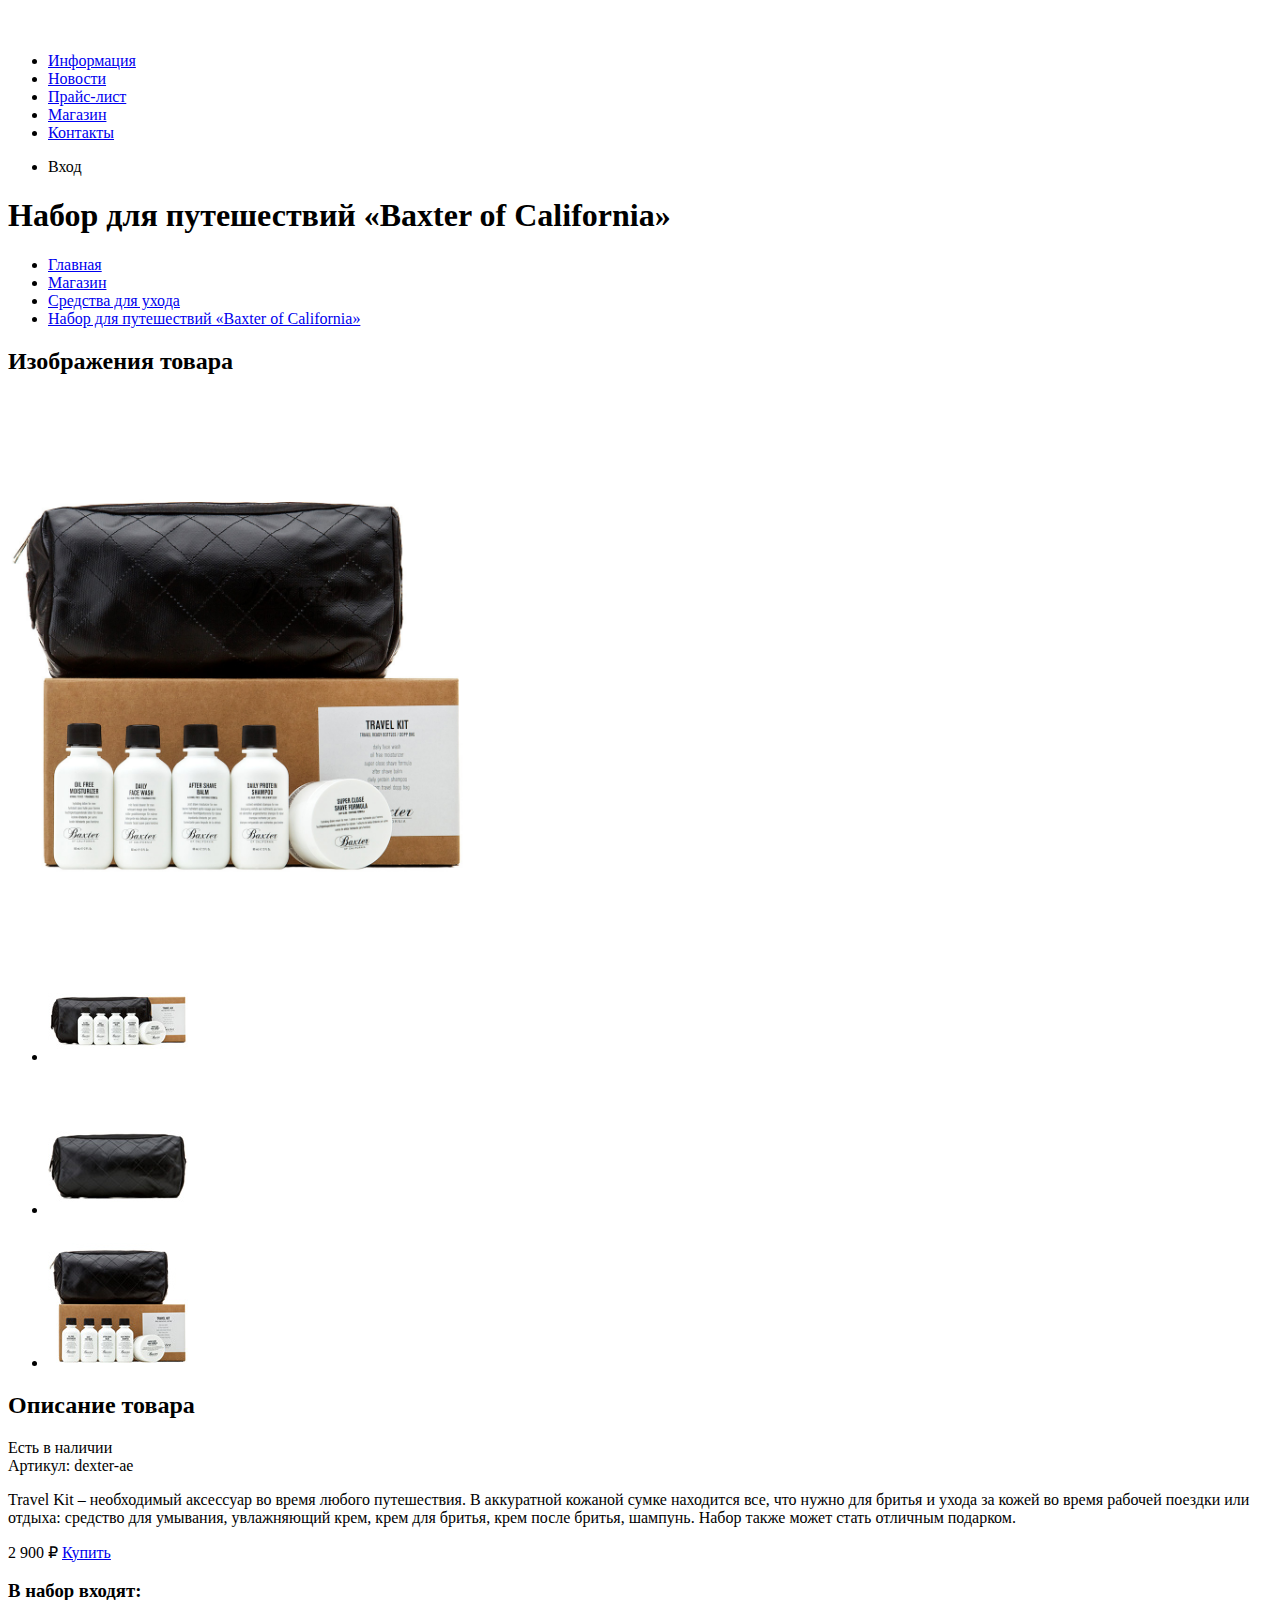
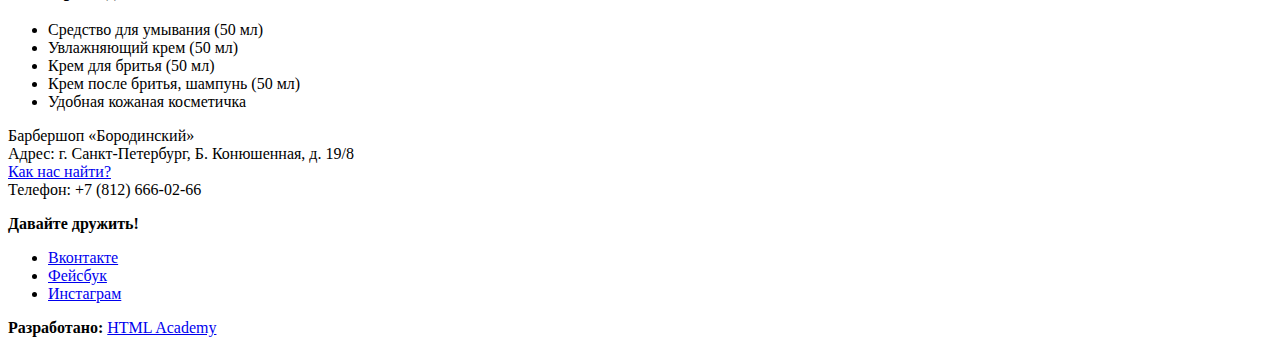
==== catalog-item.html @ 25fb8ee1 "Add content photos and a bit style" ====
<!DOCTYPE html>
<html lang="ru">
  <head>
    <meta charset="utf-8">
    <title>Барбершоп «Бородинский»</title>
  </head>
  <body>
    <header class="main-header">
      <nav class="main-navigation">
        <a class="main-header-logo" href="index.html">
          <img src="img/logo.svg" width="111" height="24" alt="Логотип «Бородинский»">
        </a>
        <ul class="site-navigation">
          <li><a href="info.html">Информация</a></li>
          <li><a href="news.html">Новости</a></li>
          <li><a href="price.html">Прайс-лист</a></li>
          <li class="site-navigation-current"><a href="catalog.html">Магазин</a></li>
          <li><a href="contacts.html">Контакты</a></li>
        </ul>
        <ul class="user-navigation">
          <li class="login">Вход</li>
        </ul>
      </nav>

</header>

<main class="container">
  <h1 class="page-title">Набор для путешествий «Baxter of California»</h1>

<ul class="breadcrumbs">
          <li><a href="index.html">Главная</a></li>
          <li><a href="catalog.html">Магазин</a></li>
          <li><a href="#">Средства для ухода</a></li>
          <li><a href="breadcrumbs-current">Набор для путешествий «Baxter of California»</a></li>
        </ul>

        <section class="product-photos">
          <h2 class="visually-hidden">Изображения товара</h2>
          <div class="product-photo-full">
          <img src="img/travel-kit-big.jpg" width="460" height="498" alt="Фото набора">
          </div>
          <ul class="product-photo-preview">
          <li><img src="img/travel-kit-mini-1.jpg" width="140" height="149" alt="Фото в анфас"></li>
          <li><img src="img/travel-kit-mini-2.jpg" width="140" height="149" alt="Фото в профиль"></li>
          <li><img src="img/travel-kit-mini-3.jpg" width="140" height="149" alt="Фото всего набора"></li>
          </ul>
        </section>

        <section class="product-info">
          <h2 class="visually-hidden">Описание товара</h2>
          <div class="product-availability">Есть в наличии</div>
          <div class="product-article">Артикул: dexter-ae</div>
          <p class="product-text">Travel Kit – необходимый аксессуар во время любого путешествия. В аккуратной кожаной сумке находится все, что нужно для бритья и ухода за кожей во время рабочей поездки или отдыха: средство для умывания, увлажняющий крем, крем для бритья, крем после бритья, шампунь. Набор также может стать отличным подарком.</p>

          <div class="product-price">
<span>2 900 ₽</span>
<a class="button" href="#">Купить</a>
</div>

<h3>В набор входят:</h3>
<ul>
  <li>Средство для умывания (50 мл)</li>
  <li>Увлажняющий крем (50 мл)</li>
  <li>Крем для бритья (50 мл)</li>
  <li>Крем после бритья, шампунь (50 мл)</li>
  <li>Удобная кожаная косметичка</li>
</ul>

        </section>

</main>

<footer class="main-footer">
      <p class="footer-contacts">
        Барбершоп «Бородинский»<br>
        Адрес: г. Санкт-Петербург, Б. Конюшенная, д. 19/8<br>
        <a href="map.html">Как нас найти?</a><br>
        Телефон: +7 (812) 666-02-66
      </p>
      <div class="footer-social">
        <b>Давайте дружить!</b>
        <ul>
          <li><a class="social-button" href="#">Вконтакте</a></li>
          <li><a class="social-button" href="#">Фейсбук</a></li>
          <li><a class="social-button" href="#">Инстаграм</a></li>
        </ul>
      </div>
      <p class="footer-copyright">
        <b>Разработано:</b> <a class="button" href="https://htmlacademy.ru">HTML Academy</a>
      </p>
    </footer>

</body>
</html>
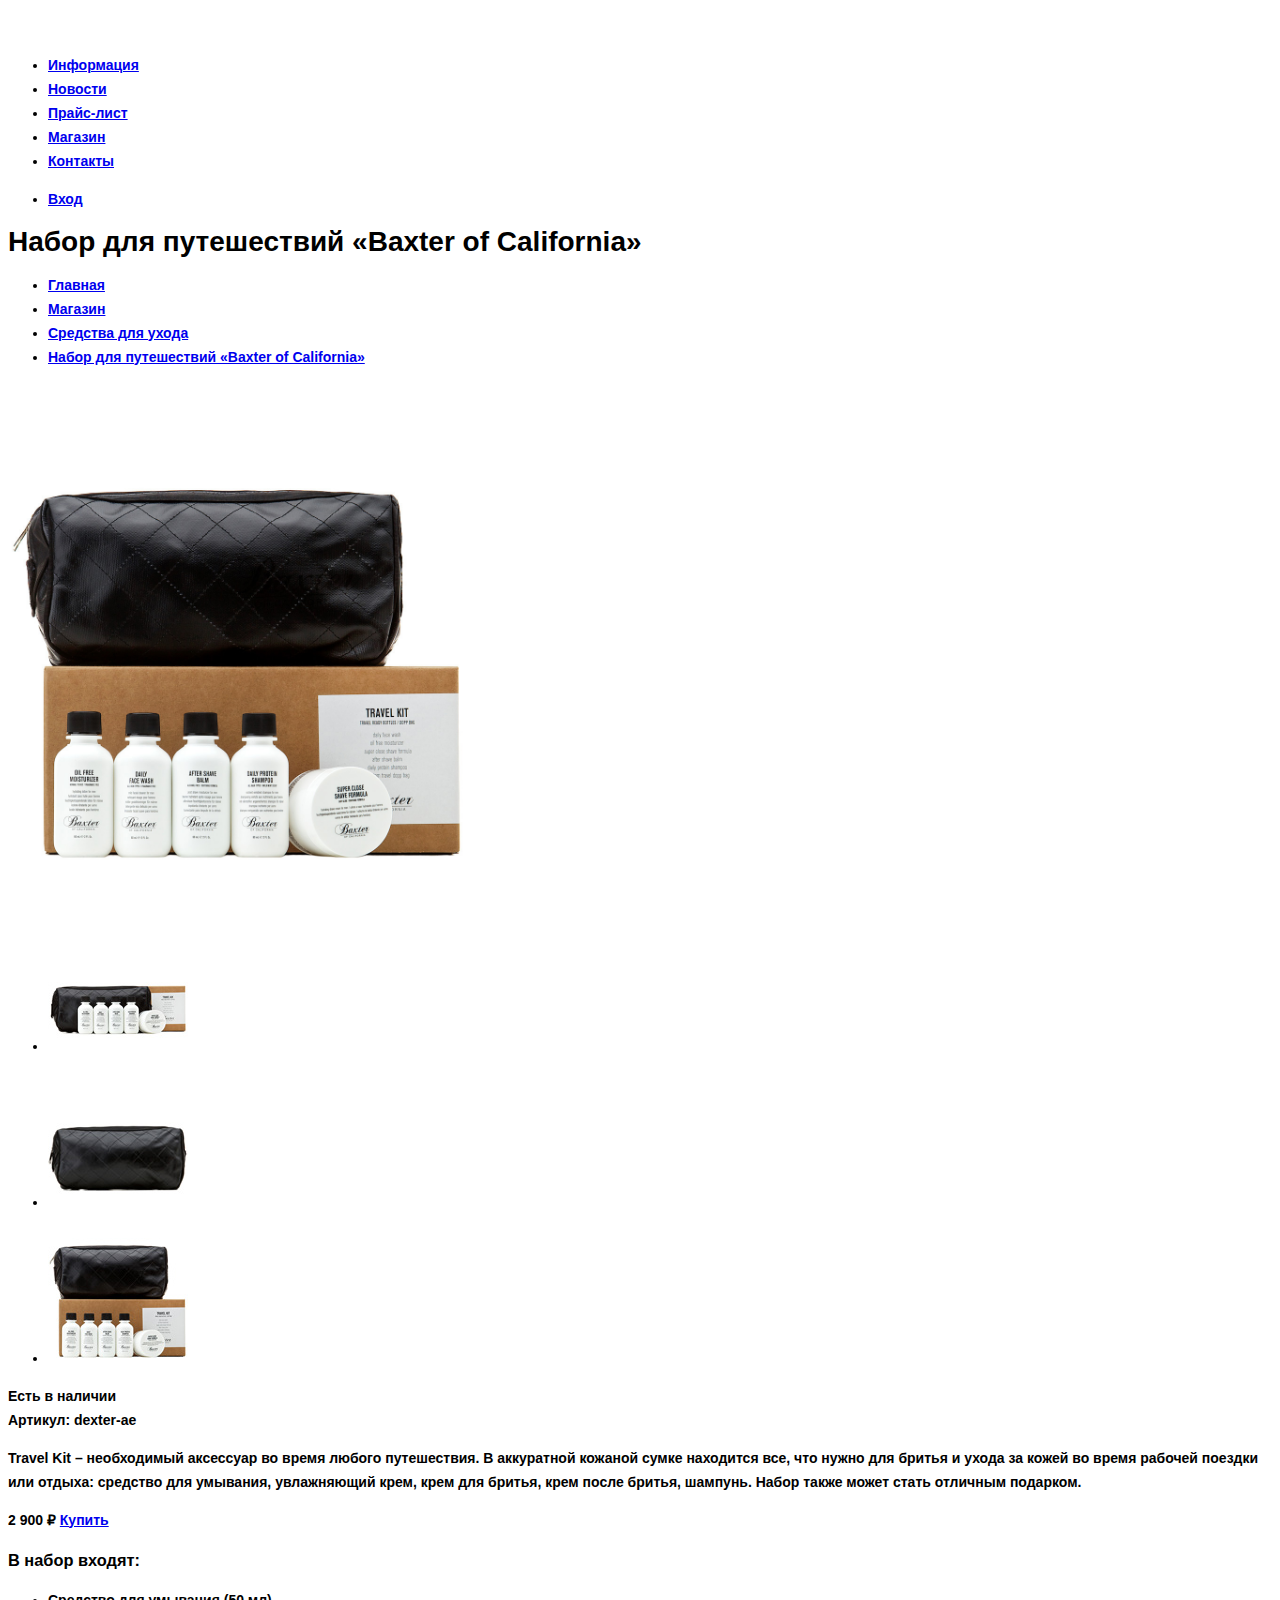
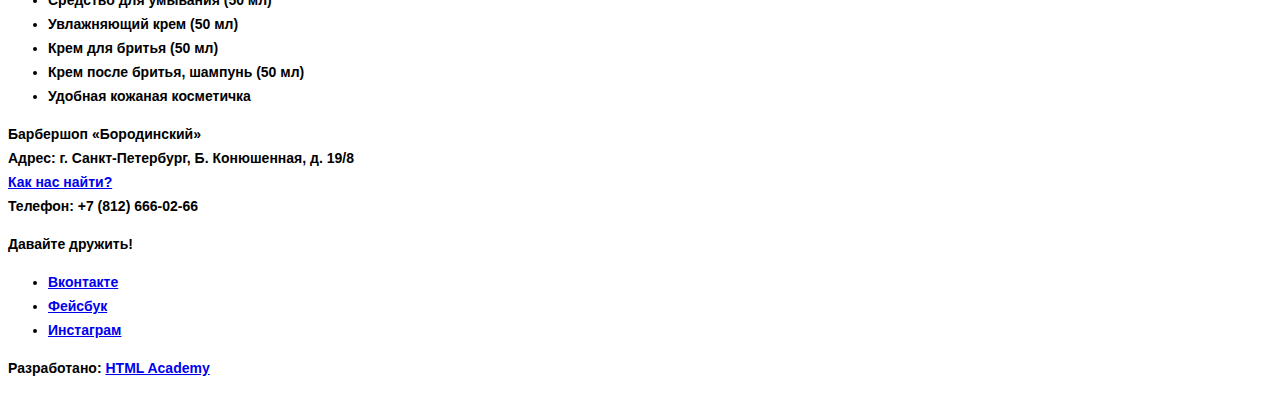
==== commit b810ec26: "Доступная разметка страниц." ====
--- a/catalog-item.html
+++ b/catalog-item.html
@@ -3,6 +3,7 @@
   <head>
     <meta charset="utf-8">
     <title>Барбершоп «Бородинский»</title>
+    <link rel="stylesheet" type="text/css" href="css/style.css">
   </head>
   <body>
     <header class="main-header">
@@ -18,7 +19,9 @@
           <li><a href="contacts.html">Контакты</a></li>
         </ul>
         <ul class="user-navigation">
-          <li class="login">Вход</li>
+          <li class="login">
+          <a class="login" href="login.html">Вход</a>
+          </li>
         </ul>
       </nav>
 
--- a/css/style.css
+++ b/css/style.css
@@ -0,0 +1,31 @@
+body {
+	font-size: 14px;
+	line-height: 24px;
+	font-family: "PT Sans Narrow", sans-serif, Arial;
+	font-weight: bold;
+	color: black;
+}
+
+.feature-item h3 {
+	font-size: 30px;
+	line-height: 42px;
+	font-weight: bold;
+}
+
+.news h2 {
+	font-size: 30px;
+	line-height: 42px;
+	font-weight: bold;
+	color: #000000;
+}
+
+.visually-hidden {
+	position: absolute;
+	overflow: hidden;
+	clip: rect(0 0 0 0);
+	height: 1px;
+	width: 1px;
+	margin: -1px;
+	padding: 0;
+	border: 0;
+}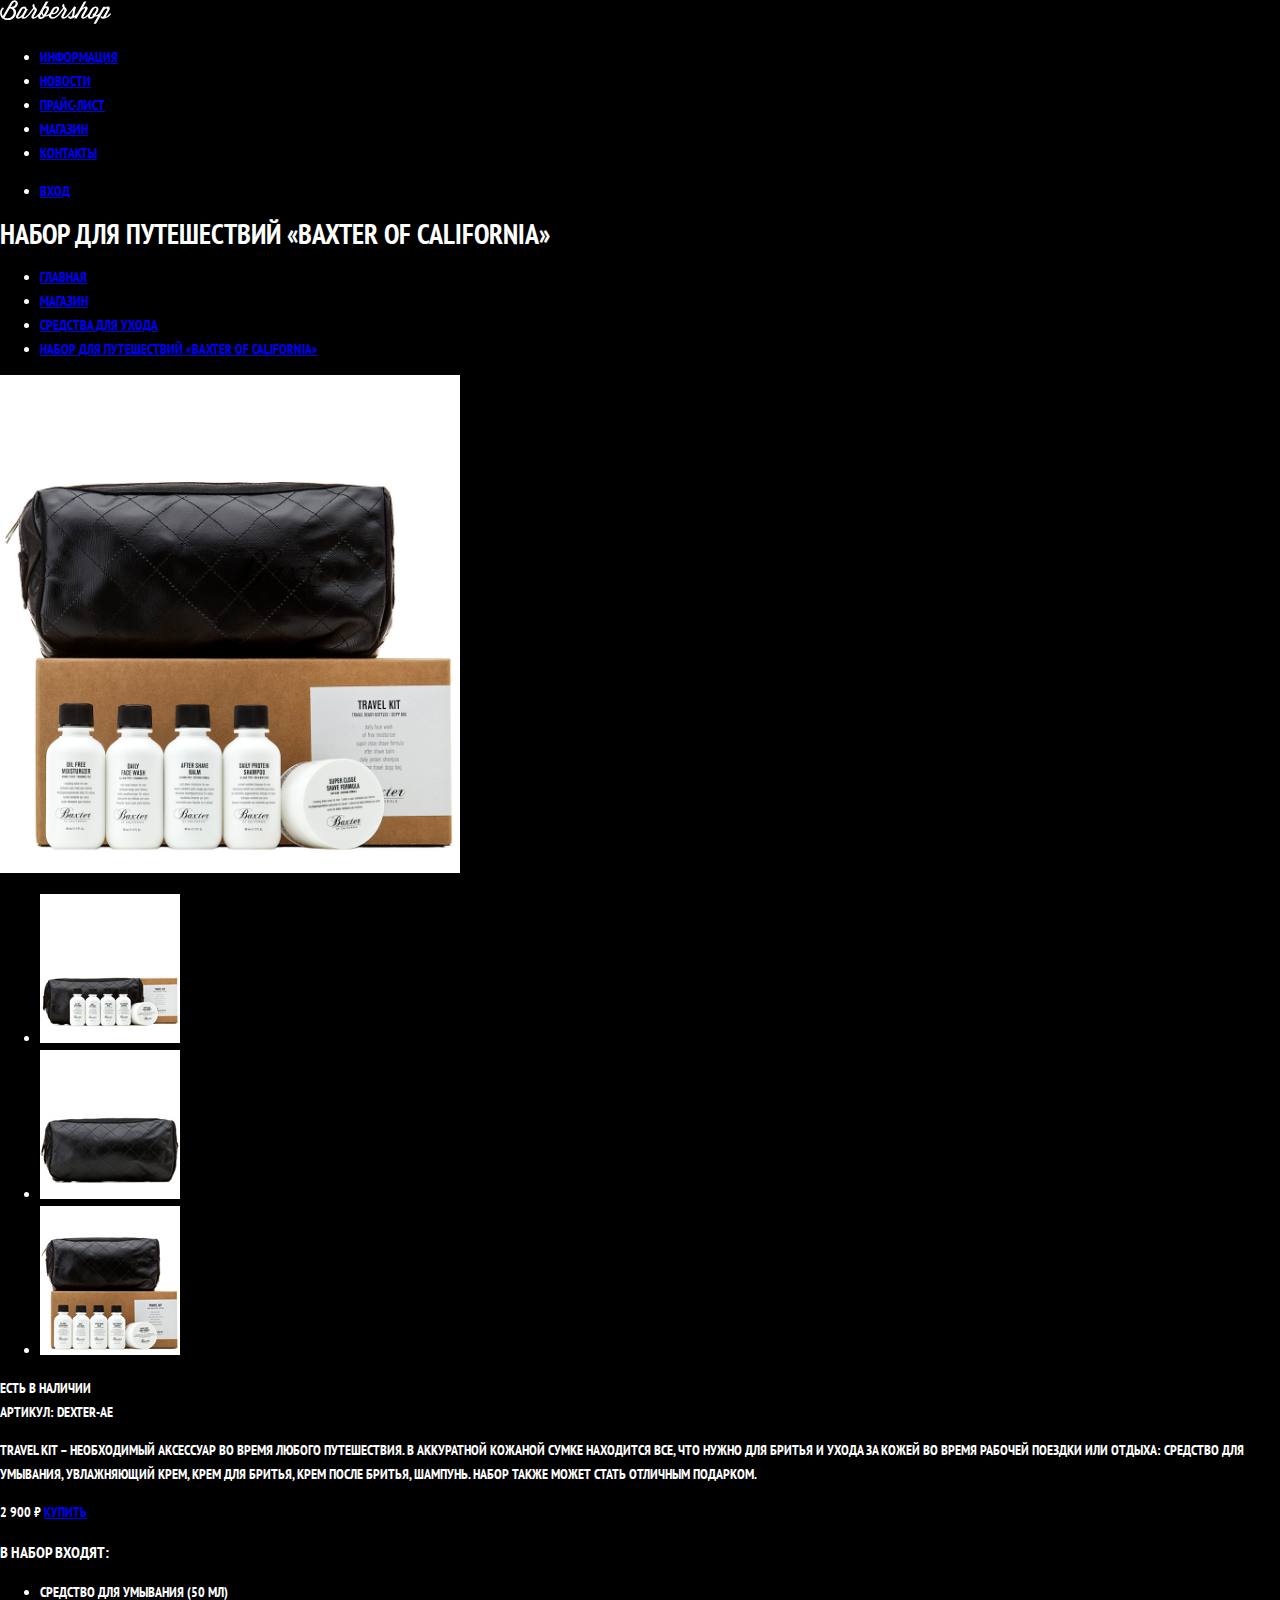
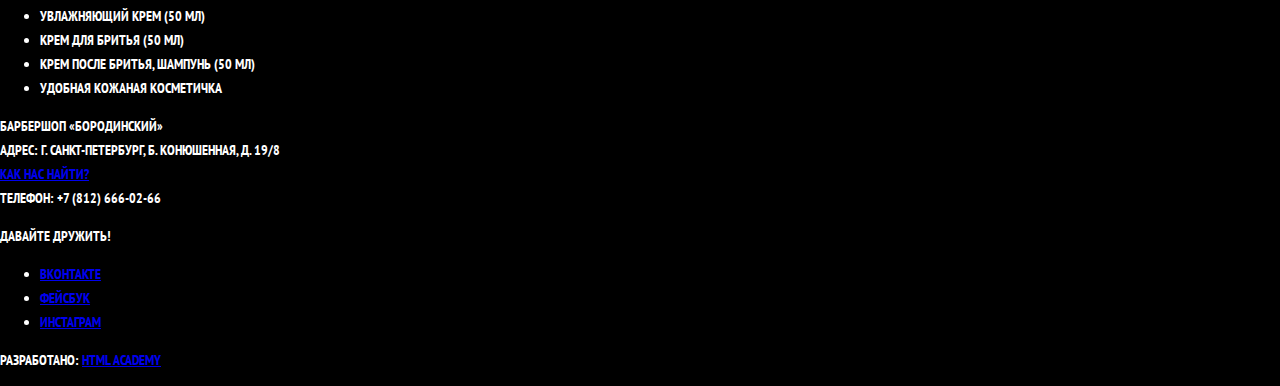
==== commit f3439f8c: "Базовая стилизация страниц." ====
--- a/catalog-item.html
+++ b/catalog-item.html
@@ -1,97 +1,101 @@
 <!DOCTYPE html>
 <html lang="ru">
-  <head>
-    <meta charset="utf-8">
-    <title>Барбершоп «Бородинский»</title>
-    <link rel="stylesheet" type="text/css" href="css/style.css">
-  </head>
-  <body>
-    <header class="main-header">
-      <nav class="main-navigation">
-        <a class="main-header-logo" href="index.html">
+
+<head>
+  <meta charset="utf-8">
+  <title>Барбершоп «Бородинский»</title>
+  <link rel="stylesheet" type="text/css" href="css/style.css">
+  <link href="https://fonts.googleapis.com/css?family=PT+Sans+Narrow:400,700&amp;subset=cyrillic" rel="stylesheet">
+  <link rel="stylesheet" href="css/normalize.css">
+</head>
+
+<body>
+  <header class="main-header">
+    <nav class="main-navigation">
+      <a class="main-header-logo" href="index.html">
           <img src="img/logo.svg" width="111" height="24" alt="Логотип «Бородинский»">
         </a>
-        <ul class="site-navigation">
-          <li><a href="info.html">Информация</a></li>
-          <li><a href="news.html">Новости</a></li>
-          <li><a href="price.html">Прайс-лист</a></li>
-          <li class="site-navigation-current"><a href="catalog.html">Магазин</a></li>
-          <li><a href="contacts.html">Контакты</a></li>
-        </ul>
-        <ul class="user-navigation">
-          <li class="login">
+      <ul class="site-navigation">
+        <li><a href="info.html">Информация</a></li>
+        <li><a href="news.html">Новости</a></li>
+        <li><a href="price.html">Прайс-лист</a></li>
+        <li class="site-navigation-current"><a href="catalog.html">Магазин</a></li>
+        <li><a href="contacts.html">Контакты</a></li>
+      </ul>
+      <ul class="user-navigation">
+        <li class="login">
           <a class="login" href="login.html">Вход</a>
-          </li>
-        </ul>
-      </nav>
+        </li>
+      </ul>
+    </nav>
 
-</header>
+  </header>
 
-<main class="container">
-  <h1 class="page-title">Набор для путешествий «Baxter of California»</h1>
+  <main class="container">
+    <h1 class="page-title">Набор для путешествий «Baxter of California»</h1>
 
-<ul class="breadcrumbs">
-          <li><a href="index.html">Главная</a></li>
-          <li><a href="catalog.html">Магазин</a></li>
-          <li><a href="#">Средства для ухода</a></li>
-          <li><a href="breadcrumbs-current">Набор для путешествий «Baxter of California»</a></li>
-        </ul>
+    <ul class="breadcrumbs">
+      <li><a href="index.html">Главная</a></li>
+      <li><a href="catalog.html">Магазин</a></li>
+      <li><a href="#">Средства для ухода</a></li>
+      <li><a href="breadcrumbs-current">Набор для путешествий «Baxter of California»</a></li>
+    </ul>
 
-        <section class="product-photos">
-          <h2 class="visually-hidden">Изображения товара</h2>
-          <div class="product-photo-full">
-          <img src="img/travel-kit-big.jpg" width="460" height="498" alt="Фото набора">
-          </div>
-          <ul class="product-photo-preview">
-          <li><img src="img/travel-kit-mini-1.jpg" width="140" height="149" alt="Фото в анфас"></li>
-          <li><img src="img/travel-kit-mini-2.jpg" width="140" height="149" alt="Фото в профиль"></li>
-          <li><img src="img/travel-kit-mini-3.jpg" width="140" height="149" alt="Фото всего набора"></li>
-          </ul>
-        </section>
+    <section class="product-photos">
+      <h2 class="visually-hidden">Изображения товара</h2>
+      <div class="product-photo-full">
+        <img src="img/travel-kit-big.jpg" width="460" height="498" alt="Фото набора">
+      </div>
+      <ul class="product-photo-preview">
+        <li><img src="img/travel-kit-mini-1.jpg" width="140" height="149" alt="Фото в анфас"></li>
+        <li><img src="img/travel-kit-mini-2.jpg" width="140" height="149" alt="Фото в профиль"></li>
+        <li><img src="img/travel-kit-mini-3.jpg" width="140" height="149" alt="Фото всего набора"></li>
+      </ul>
+    </section>
 
-        <section class="product-info">
-          <h2 class="visually-hidden">Описание товара</h2>
-          <div class="product-availability">Есть в наличии</div>
-          <div class="product-article">Артикул: dexter-ae</div>
-          <p class="product-text">Travel Kit – необходимый аксессуар во время любого путешествия. В аккуратной кожаной сумке находится все, что нужно для бритья и ухода за кожей во время рабочей поездки или отдыха: средство для умывания, увлажняющий крем, крем для бритья, крем после бритья, шампунь. Набор также может стать отличным подарком.</p>
+    <section class="product-info">
+      <h2 class="visually-hidden">Описание товара</h2>
+      <div class="product-availability">Есть в наличии</div>
+      <div class="product-article">Артикул: dexter-ae</div>
+      <p class="product-text">Travel Kit – необходимый аксессуар во время любого путешествия. В аккуратной кожаной сумке находится все, что нужно для бритья и ухода за кожей во время рабочей поездки или отдыха: средство для умывания, увлажняющий крем, крем для бритья, крем после
+        бритья, шампунь. Набор также может стать отличным подарком.</p>
 
-          <div class="product-price">
-<span>2 900 ₽</span>
-<a class="button" href="#">Купить</a>
-</div>
+      <div class="product-price">
+        <span>2 900 ₽</span>
+        <a class="button" href="#">Купить</a>
+      </div>
 
-<h3>В набор входят:</h3>
-<ul>
-  <li>Средство для умывания (50 мл)</li>
-  <li>Увлажняющий крем (50 мл)</li>
-  <li>Крем для бритья (50 мл)</li>
-  <li>Крем после бритья, шампунь (50 мл)</li>
-  <li>Удобная кожаная косметичка</li>
-</ul>
+      <h3>В набор входят:</h3>
+      <ul>
+        <li>Средство для умывания (50 мл)</li>
+        <li>Увлажняющий крем (50 мл)</li>
+        <li>Крем для бритья (50 мл)</li>
+        <li>Крем после бритья, шампунь (50 мл)</li>
+        <li>Удобная кожаная косметичка</li>
+      </ul>
 
-        </section>
+    </section>
 
-</main>
+  </main>
 
-<footer class="main-footer">
-      <p class="footer-contacts">
-        Барбершоп «Бородинский»<br>
-        Адрес: г. Санкт-Петербург, Б. Конюшенная, д. 19/8<br>
-        <a href="map.html">Как нас найти?</a><br>
-        Телефон: +7 (812) 666-02-66
-      </p>
-      <div class="footer-social">
-        <b>Давайте дружить!</b>
-        <ul>
-          <li><a class="social-button" href="#">Вконтакте</a></li>
-          <li><a class="social-button" href="#">Фейсбук</a></li>
-          <li><a class="social-button" href="#">Инстаграм</a></li>
-        </ul>
-      </div>
-      <p class="footer-copyright">
-        <b>Разработано:</b> <a class="button" href="https://htmlacademy.ru">HTML Academy</a>
-      </p>
-    </footer>
+  <footer class="main-footer">
+    <p class="footer-contacts">
+      Барбершоп «Бородинский»<br> Адрес: г. Санкт-Петербург, Б. Конюшенная, д. 19/8<br>
+      <a href="map.html">Как нас найти?</a><br> Телефон: +7 (812) 666-02-66
+    </p>
+    <div class="footer-social">
+      <b>Давайте дружить!</b>
+      <ul>
+        <li><a class="social-button" href="#">Вконтакте</a></li>
+        <li><a class="social-button" href="#">Фейсбук</a></li>
+        <li><a class="social-button" href="#">Инстаграм</a></li>
+      </ul>
+    </div>
+    <p class="footer-copyright">
+      <b>Разработано:</b> <a class="button" href="https://htmlacademy.ru">HTML Academy</a>
+    </p>
+  </footer>
 
 </body>
-</html>+
+</html>
--- a/css/style.css
+++ b/css/style.css
@@ -1,9 +1,16 @@
 body {
+	margin: 0;
+	padding: 0;
 	font-size: 14px;
 	line-height: 24px;
 	font-family: "PT Sans Narrow", sans-serif, Arial;
-	font-weight: bold;
-	color: black;
+	font-weight: 700;
+	color: #fff;
+	text-transform: uppercase;
+	background-color: #000;
+	background-image: url("../bg.jpg");
+	background-position: top center;
+	background-repeat: no-repeat;
 }
 
 .feature-item h3 {
@@ -28,4 +35,4 @@
 	margin: -1px;
 	padding: 0;
 	border: 0;
-}+}
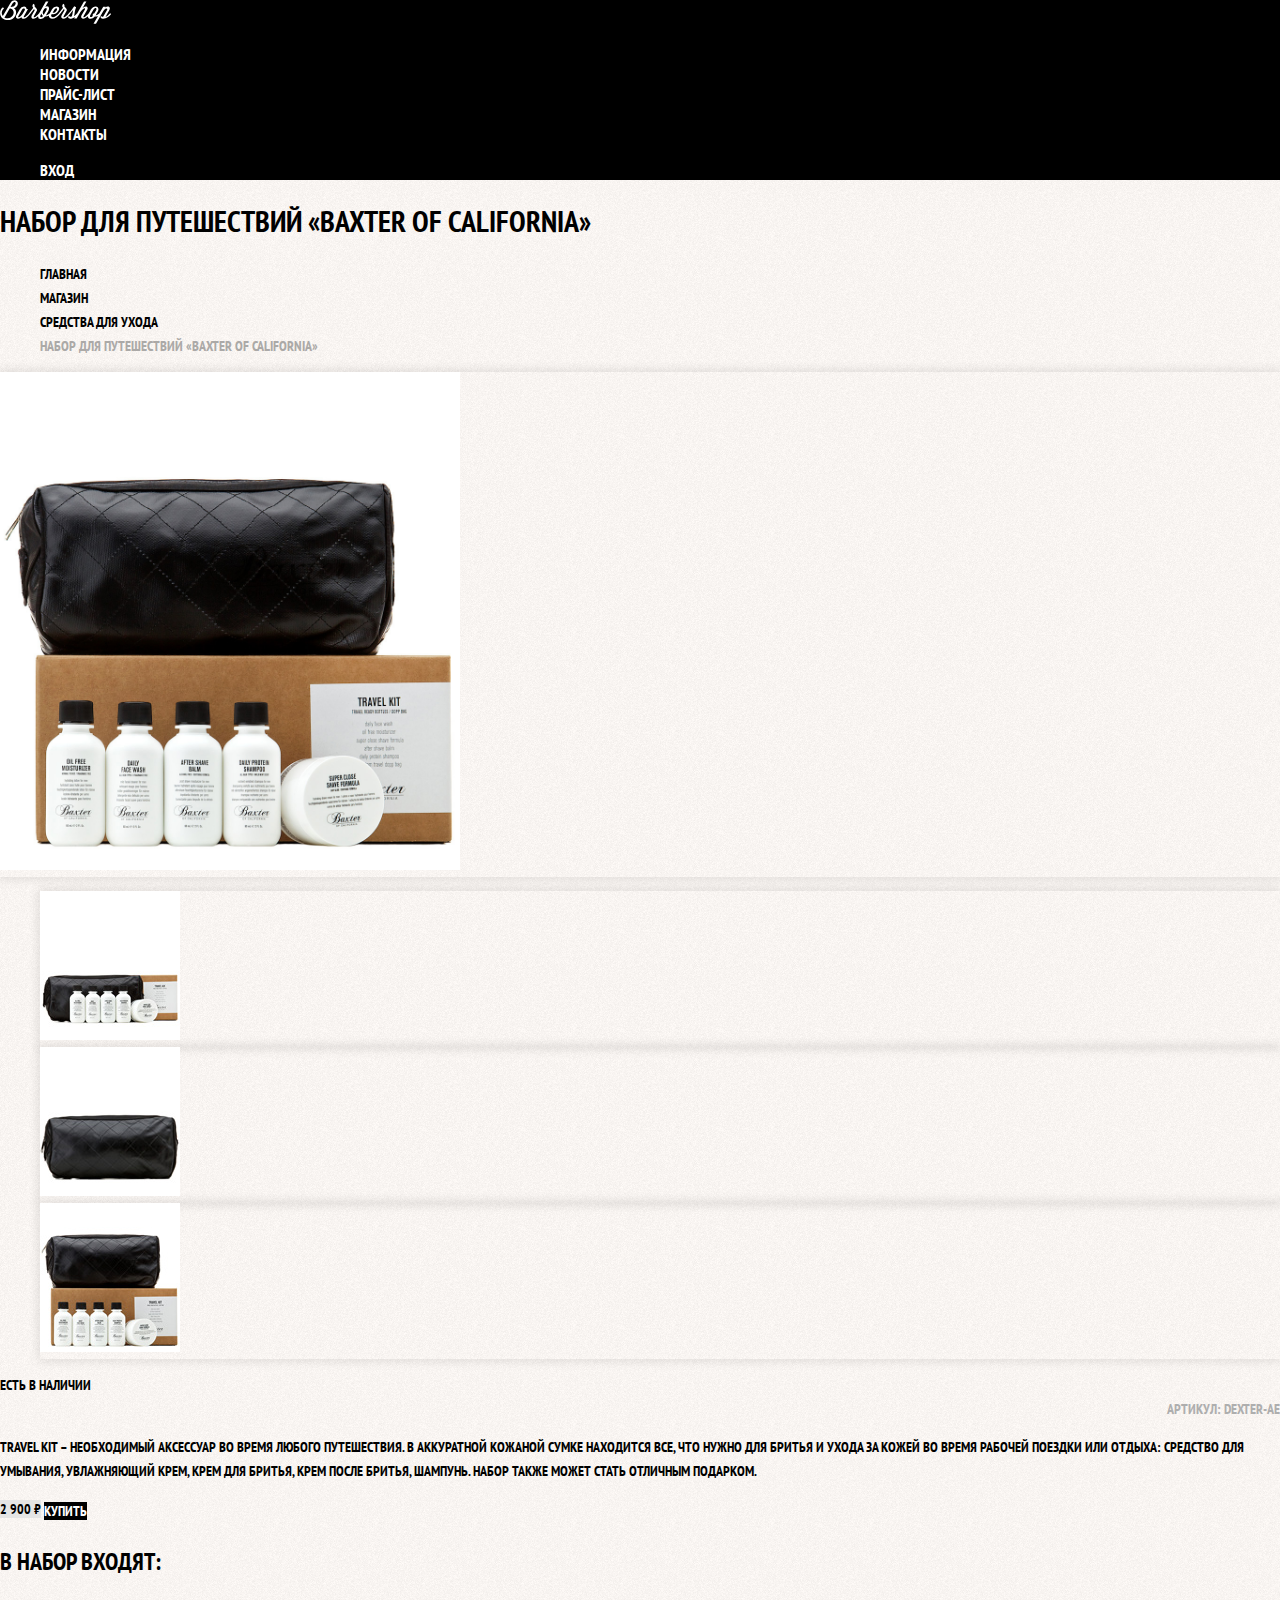
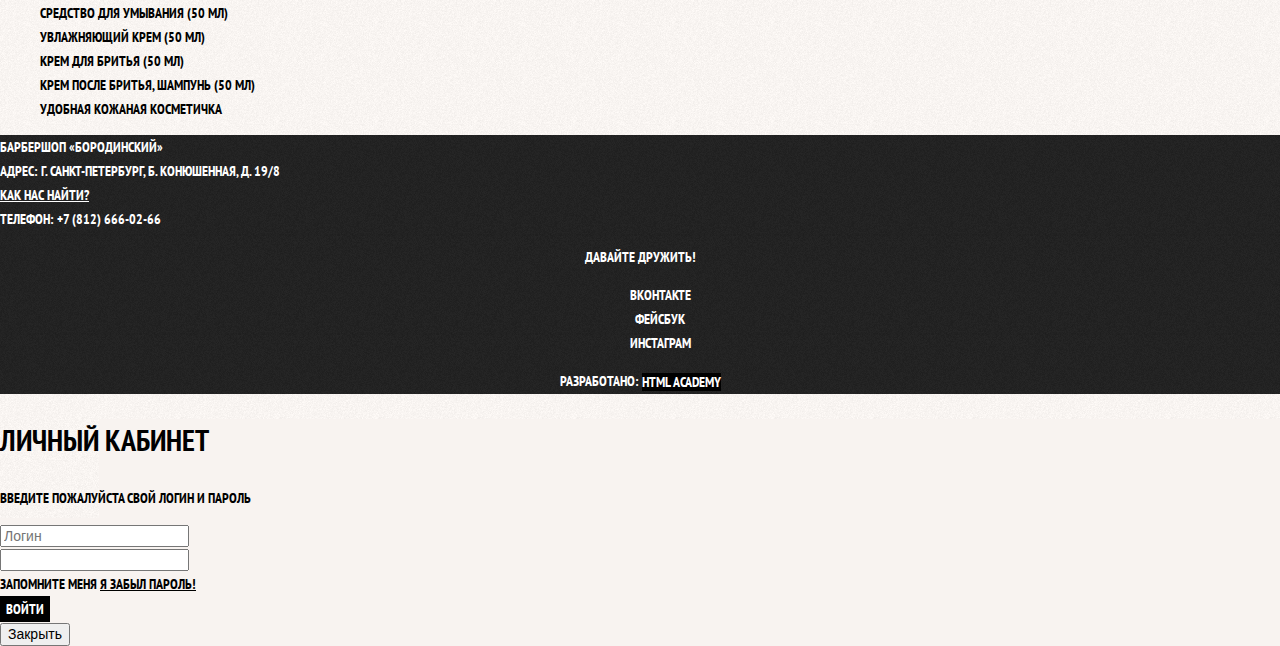
==== commit 24380385: "Немного изменений" ====
--- a/catalog-item.html
+++ b/catalog-item.html
@@ -9,7 +9,7 @@
   <link rel="stylesheet" href="css/normalize.css">
 </head>
 
-<body>
+<body class="inner-page">
   <header class="main-header">
     <nav class="main-navigation">
       <a class="main-header-logo" href="index.html">
@@ -23,8 +23,8 @@
         <li><a href="contacts.html">Контакты</a></li>
       </ul>
       <ul class="user-navigation">
-        <li class="login">
-          <a class="login" href="login.html">Вход</a>
+        <li>
+          <a class="login-link" href="login.html">Вход</a>
         </li>
       </ul>
     </nav>
@@ -38,7 +38,7 @@
       <li><a href="index.html">Главная</a></li>
       <li><a href="catalog.html">Магазин</a></li>
       <li><a href="#">Средства для ухода</a></li>
-      <li><a href="breadcrumbs-current">Набор для путешествий «Baxter of California»</a></li>
+      <li class="breadcrumbs-current">Набор для путешествий «Baxter of California»</li>
     </ul>
 
     <section class="product-photos">
@@ -73,7 +73,6 @@
         <li>Крем после бритья, шампунь (50 мл)</li>
         <li>Удобная кожаная косметичка</li>
       </ul>
-
     </section>
 
   </main>
@@ -96,6 +95,31 @@
     </p>
   </footer>
 
+  <section class="modal modal-login">
+    <h2>Личный кабинет</h2>
+    <p>Введите пожалуйста свой логин и пароль</p>
+    <form class="login-form" method="post">
+      <div class="login-item">
+        <label for="user-login" class="visually-hidden">Логин</label>
+        <input id="user-login" class="login-user" type="text" name="login" placeholder="Логин">
+      </div>
+      <div class="login-item">
+        <label for="user-password" class="visually-hidden">Пароль</label>
+        <input id="user-password" class="login-password" type="text" name="password">
+      </div>
+      <div class="login-password-info">
+        <label class="login-checkbox">
+            <input type="checkbox" name="remember" class="visually-hidden">
+            <span class="checkbox-indicator"></span>
+            Запомните меня
+          </label>
+        <a class="restore" href="#">Я забыл пароль!</a>
+      </div>
+      <button class="button" type="submit">Войти</button>
+    </form>
+    <button class="model-close" type="button">Закрыть</button>
+  </section>
+
 </body>
 
 </html>
--- a/css/style.css
+++ b/css/style.css
@@ -1,38 +1,372 @@
 body {
-	margin: 0;
-	padding: 0;
-	font-size: 14px;
-	line-height: 24px;
-	font-family: "PT Sans Narrow", sans-serif, Arial;
-	font-weight: 700;
-	color: #fff;
-	text-transform: uppercase;
-	background-color: #000;
-	background-image: url("../bg.jpg");
-	background-position: top center;
-	background-repeat: no-repeat;
+  margin: 0;
+  padding: 0;
+  font-size: 14px;
+  line-height: 24px;
+  font-family: "PT Sans Narrow", sans-serif, Arial;
+  font-weight: 700;
+  color: #fff;
+  text-transform: uppercase;
+  background-color: #000;
+  background-image: url("../img/bg.jpg");
+  background-position: top center;
+  background-repeat: no-repeat;
+}
+
+.inner-page {
+  color: #000000;
+  background-color: #f9f6f3;
+  background-image: url("../img/bg-catalog-white.jpg");
+  background-position: 0 0;
+  background-repeat: repeat;
+}
+
+a {
+  text-decoration: none;
+}
+
+.button {
+  font: inherit;
+  text-align: center;
+  color: #fff;
+  vertical-align: middle;
+  text-transform: uppercase;
+  background-color: #000;
+  border: none;
+}
+
+.button:hover, .button:focus, .button:active {
+  background-color: #663d15;
+}
+
+.main-navigation {
+  font-size: 16px;
+  line-height: 20px;
+  color: #fff;
+  background-color: #000;
+}
+
+.site-navigation, .user-navigation {
+  list-style: none;
+}
+
+.site-navigation a, .user-navigation a {
+  color: #fff;
+}
+
+.site-navigation a:hover, .site-navigation a:focus, .user-navigation a:hover, .user-navigation a:focus {
+  background-color: #242424;
+}
+
+.feature-list {
+  list-style: none;
+}
+
+.feature-item {
+  text-align: center;
 }
 
 .feature-item h3 {
-	font-size: 30px;
-	line-height: 42px;
-	font-weight: bold;
-}
-
-.news h2 {
-	font-size: 30px;
-	line-height: 42px;
-	font-weight: bold;
-	color: #000000;
+  font-size: 30px;
+  line-height: 42px;
+  font-weight: bold;
+}
+
+.index-columns {
+  color: #000;
+  background-color: #f8f5f2;
+  background-image: url("../img/bg-catalog-white.jpg");
+  background-position: 0 0;
+  background-repeat: repeat;
+}
+
+.index-columns h2 {
+  font-size: 30px;
+  line-height: 42px;
+  font-weight: bold;
+  color: #000000;
+}
+
+.news-list {
+  list-style: none;
+}
+
+.news-item time {
+  text-transform: none;
+}
+
+.gallery-content {
+  background-color: #ccc;
+  border: 7px solid #fff;
+}
+
+.appointment-item input {
+  font: inherit;
+  background-color: transparent;
+  border: 2px solid #000;
+}
+
+.appointment-item input:focus {
+  border-color: #663d15;
+}
+
+.page-title {
+  font-size: 30px;
+  line-height: 42px;
+}
+
+.breadcrumbs {
+  list-style: none;
+}
+
+.breadcrumbs a {
+  color: #000;
+}
+
+.breadcrumbs a:hover, .breadcrumbs a:focus {
+  text-decoration: underline;
+}
+
+.breadcrumbs-current {
+  color: #aba9a7;
+}
+
+.filter fieldset {
+  border: none;
+}
+
+.filter legend {
+  font-size: 24px;
+  line-height: 30px;
+}
+
+.filter ul {
+  list-style: none;
+  line-height: 18px;
+}
+
+.filter-input:hover+label, .filter-input:focus+label {
+  color: #663d15;
+}
+
+.filter-input:disabled+label {
+  color: #000;
+  opacity: 0.5;
+}
+
+.catalog-list {
+  list-style: none;
+}
+
+.catalog-item {
+  background-color: #f8f8f8;
+  box-shadow: 0 0 10px rgba(0, 0, 0, 0.1);
+}
+
+.catalog-item:hover {
+  box-shadow: 0 0 10px rgba(0, 0, 0, 0.2);
+}
+
+.catalog-item a {
+  color: #000;
+}
+
+.catalog-item h3 {
+  font-size: 14px;
+  line-height: 18px;
+}
+
+.catalog-category {
+  text-transform: none;
+}
+
+.catalog-item-price span {
+  font-size: 14px;
+  line-height: 20px;
+  text-align: center;
+  background-color: #e5e5e5;
+}
+
+.catalog-item-price .button {
+  line-height: 20px;
+  color: #fff;
+}
+
+.pagination-list {
+  list-style: none;
+}
+
+.pagination-list a {
+  color: #fff;
+  background-color: #000;
+}
+
+.pagination-item a:hover, .pagination-item a:focus, .pagination-item a:active {
+  background-color: #663d15;
+}
+
+.pagination-item-current a {
+  color: #000;
+  background-color: #fff;
+}
+
+.pagination-item-current a:hover, .pagination-item-current a:focus, .pagination-item-current a:active {
+  color: #000;
+  background-color: #fff;
+}
+
+.product-photo-preview {
+  list-style: none;
+}
+
+.product-photo-preview li {
+  box-shadow: 0 0 10px 2px rgba(0, 0, 0, 0.1);
+}
+
+.product-photo-full {
+  box-shadow: 0 0 10px 2px rgba(0, 0, 0, 0.1);
+}
+
+.product-article {
+  text-align: right;
+  color: #aeaeae;
+}
+
+.product-price span {
+  line-height: 20px;
+  text-align: center;
+  background-color: #e5e5e5;
+}
+
+.product-info h3 {
+  font-size: 24px;
+  line-height: 30px;
+}
+
+.product-info ul {
+  list-style: none;
+}
+
+.caption {
+  font-size: 48px;
+  line-height: 48px;
+  text-align: center;
+}
+
+.about h2 {
+  font-size: 24px;
+  line-height: 30px;
+}
+
+.about ul {
+  list-style: none;
+  font-size: 14px;
+  line-height: 24px;
+}
+
+.price h2 {
+  font-size: 24px;
+  line-height: 30px;
+}
+
+.price table {
+  border-collapse: collapse;
+  border: 2px solid #000;
+}
+
+.price td {
+  border-collapse: collapse;
+  border: 2px solid #000;
+  width: 230px;
+  height: 42px;
+  text-align: center;
+  font-size: 14px;
+  line-height: 24px;
+}
+
+.main-footer {
+  color: #fff;
+  background-color: #212121;
+  background-image: url("../img/bg-catalog-black.jpg");
+  background-position: 0 0;
+  background-repeat: repeat;
+}
+
+.footer-contacts a {
+  color: #fff;
+  text-decoration: underline;
+}
+
+.footer-contacts a:hover, .footer-contacts a:focus {
+  text-decoration: none;
+}
+
+.footer-social {
+  text-align: center;
+}
+
+.footer-social ul {
+  list-style: none;
+}
+
+.social-button {
+  color: #fff;
+}
+
+.footer-copyright {
+  text-align: center;
+}
+
+.footer-copyright .button:hover, .footer-copyright .button:active {
+  color: #000;
+  background-color: #fff;
+}
+
+.modal {
+  color: #000;
+  background-color: #f8f3f0;
+  background-image: url("../img/bg-catalog-white.jpg");
+  background-position: 0 0;
+  background-repeat: no-repeat;
+}
+
+.modal h2 {
+  font-size: 30px;
+  line-height: 42px;
+}
+
+.login-form input["type=text"], .login-form input["type=password"] {
+  font: inherit;
+  color: #000;
+  text-transform: uppercase;
+  background-color: #f9f6f3;
+  border: 2px solid #000;
+}
+
+.login-form input:focus {
+  border-color: #663d15;
+}
+
+.login-checkbox:hover, .login-checkbox:focus {
+  color: #663d15;
+}
+
+.restore {
+  color: #000;
+  text-decoration: underline;
+}
+
+.restore:hover, .restore:focus {
+  text-decoration: none;
 }
 
 .visually-hidden {
-	position: absolute;
-	overflow: hidden;
-	clip: rect(0 0 0 0);
-	height: 1px;
-	width: 1px;
-	margin: -1px;
-	padding: 0;
-	border: 0;
-}
+  position: absolute;
+  overflow: hidden;
+  clip: rect(0 0 0 0);
+  height: 1px;
+  width: 1px;
+  margin: -1px;
+  padding: 0;
+  border: 0;
+}
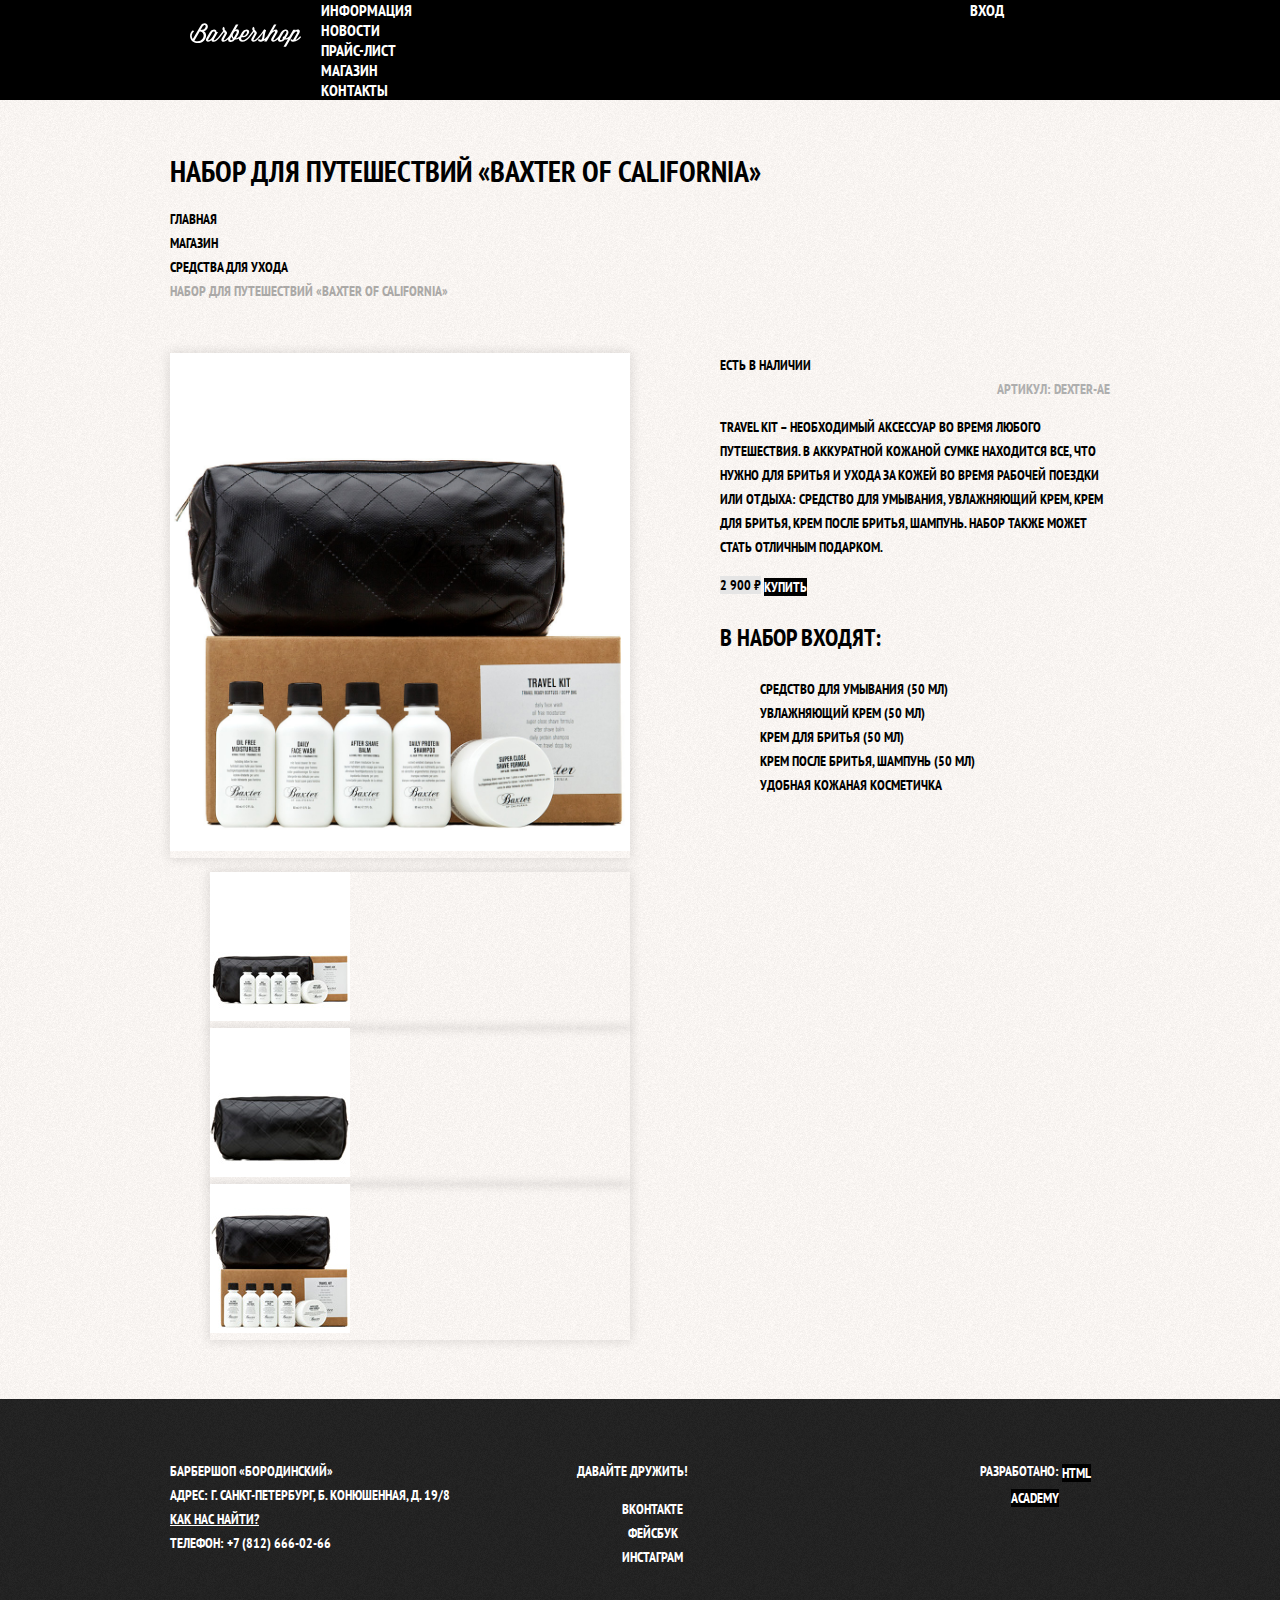
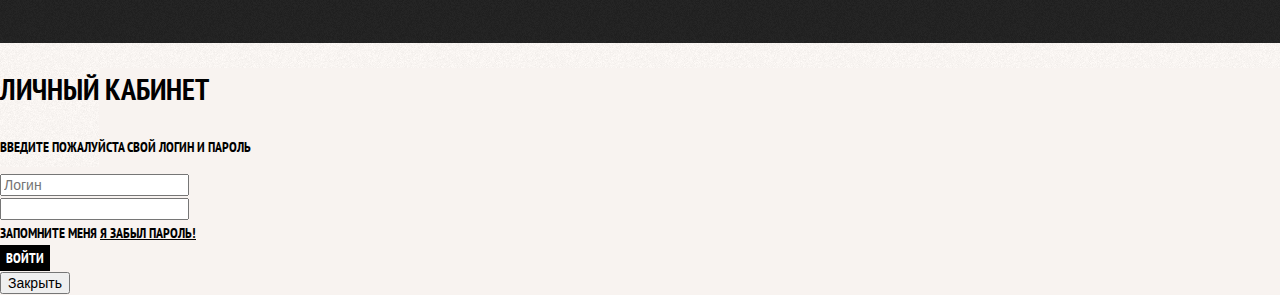
==== commit 08cdbfdd: "Add flexbox to project." ====
--- a/catalog-item.html
+++ b/catalog-item.html
@@ -4,14 +4,15 @@
 <head>
   <meta charset="utf-8">
   <title>Барбершоп «Бородинский»</title>
+  <link rel="stylesheet" href="css/normalize.css">
   <link rel="stylesheet" type="text/css" href="css/style.css">
   <link href="https://fonts.googleapis.com/css?family=PT+Sans+Narrow:400,700&amp;subset=cyrillic" rel="stylesheet">
-  <link rel="stylesheet" href="css/normalize.css">
+
 </head>
 
 <body class="inner-page">
   <header class="main-header">
-    <nav class="main-navigation">
+    <nav class="main-navigation container">
       <a class="main-header-logo" href="index.html">
           <img src="img/logo.svg" width="111" height="24" alt="Логотип «Бородинский»">
         </a>
@@ -40,59 +41,63 @@
       <li><a href="#">Средства для ухода</a></li>
       <li class="breadcrumbs-current">Набор для путешествий «Baxter of California»</li>
     </ul>
+    <div class="catalog-columns">
+      <section class="product-photos">
+        <h2 class="visually-hidden">Изображения товара</h2>
+        <div class="product-photo-full">
+          <img src="img/travel-kit-big.jpg" width="460" height="498" alt="Фото набора">
+        </div>
+        <ul class="product-photo-preview">
+          <li><img src="img/travel-kit-mini-1.jpg" width="140" height="149" alt="Фото в анфас"></li>
+          <li><img src="img/travel-kit-mini-2.jpg" width="140" height="149" alt="Фото в профиль"></li>
+          <li><img src="img/travel-kit-mini-3.jpg" width="140" height="149" alt="Фото всего набора"></li>
+        </ul>
+      </section>
 
-    <section class="product-photos">
-      <h2 class="visually-hidden">Изображения товара</h2>
-      <div class="product-photo-full">
-        <img src="img/travel-kit-big.jpg" width="460" height="498" alt="Фото набора">
-      </div>
-      <ul class="product-photo-preview">
-        <li><img src="img/travel-kit-mini-1.jpg" width="140" height="149" alt="Фото в анфас"></li>
-        <li><img src="img/travel-kit-mini-2.jpg" width="140" height="149" alt="Фото в профиль"></li>
-        <li><img src="img/travel-kit-mini-3.jpg" width="140" height="149" alt="Фото всего набора"></li>
-      </ul>
-    </section>
+      <section class="product-info">
+        <h2 class="visually-hidden">Описание товара</h2>
+        <div class="product-availability">Есть в наличии</div>
+        <div class="product-article">Артикул: dexter-ae</div>
+        <p class="product-text">Travel Kit – необходимый аксессуар во время любого путешествия. В аккуратной кожаной сумке находится все, что нужно для бритья и ухода за кожей во время рабочей поездки или отдыха: средство для умывания, увлажняющий крем, крем для бритья, крем
+          после бритья, шампунь. Набор также может стать отличным подарком.</p>
 
-    <section class="product-info">
-      <h2 class="visually-hidden">Описание товара</h2>
-      <div class="product-availability">Есть в наличии</div>
-      <div class="product-article">Артикул: dexter-ae</div>
-      <p class="product-text">Travel Kit – необходимый аксессуар во время любого путешествия. В аккуратной кожаной сумке находится все, что нужно для бритья и ухода за кожей во время рабочей поездки или отдыха: средство для умывания, увлажняющий крем, крем для бритья, крем после
-        бритья, шампунь. Набор также может стать отличным подарком.</p>
+        <div class="product-price">
+          <span>2 900 ₽</span>
+          <a class="button" href="#">Купить</a>
+        </div>
 
-      <div class="product-price">
-        <span>2 900 ₽</span>
-        <a class="button" href="#">Купить</a>
-      </div>
-
-      <h3>В набор входят:</h3>
-      <ul>
-        <li>Средство для умывания (50 мл)</li>
-        <li>Увлажняющий крем (50 мл)</li>
-        <li>Крем для бритья (50 мл)</li>
-        <li>Крем после бритья, шампунь (50 мл)</li>
-        <li>Удобная кожаная косметичка</li>
-      </ul>
-    </section>
-
+        <h3>В набор входят:</h3>
+        <ul>
+          <li>Средство для умывания (50 мл)</li>
+          <li>Увлажняющий крем (50 мл)</li>
+          <li>Крем для бритья (50 мл)</li>
+          <li>Крем после бритья, шампунь (50 мл)</li>
+          <li>Удобная кожаная косметичка</li>
+        </ul>
+      </section>
+    </div>
   </main>
 
   <footer class="main-footer">
-    <p class="footer-contacts">
-      Барбершоп «Бородинский»<br> Адрес: г. Санкт-Петербург, Б. Конюшенная, д. 19/8<br>
-      <a href="map.html">Как нас найти?</a><br> Телефон: +7 (812) 666-02-66
-    </p>
-    <div class="footer-social">
-      <b>Давайте дружить!</b>
-      <ul>
-        <li><a class="social-button" href="#">Вконтакте</a></li>
-        <li><a class="social-button" href="#">Фейсбук</a></li>
-        <li><a class="social-button" href="#">Инстаграм</a></li>
-      </ul>
+
+    <div class="container">
+      <p class="footer-contacts">
+        Барбершоп «Бородинский»<br> Адрес: г. Санкт-Петербург, Б. Конюшенная, д. 19/8<br>
+        <a href="map.html">Как нас найти?</a><br> Телефон: +7 (812) 666-02-66
+      </p>
+      <div class="footer-social">
+        <b>Давайте дружить!</b>
+        <ul>
+          <li><a class="social-button" href="#">Вконтакте</a></li>
+          <li><a class="social-button" href="#">Фейсбук</a></li>
+          <li><a class="social-button" href="#">Инстаграм</a></li>
+        </ul>
+      </div>
+      <p class="footer-copyright">
+        <b>Разработано:</b> <a class="button" href="https://htmlacademy.ru">HTML Academy</a>
+      </p>
     </div>
-    <p class="footer-copyright">
-      <b>Разработано:</b> <a class="button" href="https://htmlacademy.ru">HTML Academy</a>
-    </p>
+
   </footer>
 
   <section class="modal modal-login">
--- a/css/style.css
+++ b/css/style.css
@@ -21,6 +21,15 @@
   background-repeat: repeat;
 }
 
+.inner-page .main-header {
+	margin-bottom: 50px;
+	background-color: #000000;
+}
+
+.main-header {
+	margin-bottom: 75px;
+}
+
 a {
   text-decoration: none;
 }
@@ -40,14 +49,61 @@
 }
 
 .main-navigation {
+	display: flex;
+	flex-direction: column;
+	align-items: center;
   font-size: 16px;
   line-height: 20px;
   color: #fff;
-  background-color: #000;
+  background-color: transparent;
+}
+
+.inner-page .main-navigation {
+	display: flex;
+	align-items: flex-start;
+	flex-direction: row;
+}
+
+.main-header-logo {
+	order: 2;
+	width: 368px;
+	height: 153px;
+}
+
+.inner-page .main-header-logo {
+	order: 0;
+	width: 111px;
+	height: 24px;
+	padding: 23px 20px;
+}
+
+.main-navigation-wrapper {
+	width: 100%;
+	margin-bottom: 60px;
+	background-color: #000;
+}
+
+.main-navigation-wrapper .container {
+	display: flex;
+	justify-content: space-between;
 }
 
 .site-navigation, .user-navigation {
   list-style: none;
+	margin: 0;
+	padding: 0;
+}
+
+.site-navigation {
+	width: 620px;
+}
+
+.user-navigation {
+	width: 140px;
+}
+
+.inner-page .user-navigation {
+	margin-left: auto;
 }
 
 .site-navigation a, .user-navigation a {
@@ -58,11 +114,26 @@
   background-color: #242424;
 }
 
+.container {
+	width: 940px;
+	margin: 0 auto;
+	padding: 0 10px;
+}
+
+.features {
+	margin-bottom: 80px;
+}
+
 .feature-list {
   list-style: none;
+	display: flex;
+	justify-content: space-between;
+	margin: 0;
+	padding: 0;
 }
 
 .feature-item {
+	width: 300px;
   text-align: center;
 }
 
@@ -73,6 +144,10 @@
 }
 
 .index-columns {
+	display: flex;
+	justify-content: space-between;
+	padding: 50px 80px;
+	margin-bottom: 35px;
   color: #000;
   background-color: #f8f5f2;
   background-image: url("../img/bg-catalog-white.jpg");
@@ -87,17 +162,33 @@
   color: #000000;
 }
 
+.news {
+	width: 380px;
+}
+
 .news-list {
   list-style: none;
 }
 
 .news-item time {
   text-transform: none;
+}
+
+.gallery {
+	width: 300px;
 }
 
 .gallery-content {
   background-color: #ccc;
   border: 7px solid #fff;
+}
+
+.contacts {
+	width: 380px;
+}
+
+.appointment {
+	width: 300px;
 }
 
 .appointment-item input {
@@ -111,11 +202,17 @@
 }
 
 .page-title {
+	margin: 0;
+	margin-bottom: 15px;
+	padding: 0;
   font-size: 30px;
   line-height: 42px;
 }
 
 .breadcrumbs {
+	margin: 0;
+	margin-bottom: 50px;
+	padding: 0;
   list-style: none;
 }
 
@@ -129,6 +226,15 @@
 
 .breadcrumbs-current {
   color: #aba9a7;
+}
+
+.catalog-columns {
+	display: flex;
+	justify-content: space-between;
+}
+
+.filters {
+	width: 180px;
 }
 
 .filter fieldset {
@@ -154,13 +260,29 @@
   opacity: 0.5;
 }
 
+.catalog {
+	width: 700px;
+}
+
 .catalog-list {
-  list-style: none;
+	display: flex;
+	flex-wrap: wrap;
+  list-style: none;
+	padding: 0;
+	margin: 0;
+	margin-bottom: 25px;
 }
 
 .catalog-item {
+	width: 220px;
+	margin-bottom: 20px;
+	margin-right: 20px;
   background-color: #f8f8f8;
   box-shadow: 0 0 10px rgba(0, 0, 0, 0.1);
+}
+
+.catalog-item:nth-child(3n) {
+	margin-right: 0;
 }
 
 .catalog-item:hover {
@@ -193,10 +315,12 @@
 }
 
 .pagination-list {
-  list-style: none;
-}
-
-.pagination-list a {
+	margin: 0;
+	padding: 0;
+  list-style: none;
+}
+
+.pagination-item a {
   color: #fff;
   background-color: #000;
 }
@@ -217,6 +341,10 @@
 
 .product-photo-preview {
   list-style: none;
+}
+
+.product-photos {
+	width: 460px;
 }
 
 .product-photo-preview li {
@@ -238,6 +366,10 @@
   background-color: #e5e5e5;
 }
 
+.product-info {
+	width: 390px;
+}
+
 .product-info h3 {
   font-size: 24px;
   line-height: 30px;
@@ -247,10 +379,25 @@
   list-style: none;
 }
 
+.price-columns {
+	display: flex;
+	justify-content: space-between;
+}
+
 .caption {
+	text-align: center;
   font-size: 48px;
-  line-height: 48px;
-  text-align: center;
+  line-height: 42px;
+  text-align: center;
+	font-weight: 700;
+}
+
+.about {
+	width: 380px;
+}
+
+.price {
+	width: 460px;
 }
 
 .about h2 {
@@ -285,6 +432,8 @@
 }
 
 .main-footer {
+	margin-top: 65px;
+	padding: 60px 0;
   color: #fff;
   background-color: #212121;
   background-image: url("../img/bg-catalog-black.jpg");
@@ -292,6 +441,20 @@
   background-repeat: repeat;
 }
 
+.inner-page .main-footer {
+	margin-top: 45px;
+}
+
+.main-footer .container {
+	display: flex;
+}
+
+.footer-contacts {
+	width: 320px;
+	margin: 0;
+	margin-right: 70px;
+}
+
 .footer-contacts a {
   color: #fff;
   text-decoration: underline;
@@ -302,6 +465,7 @@
 }
 
 .footer-social {
+	width: 145px;
   text-align: center;
 }
 
@@ -314,6 +478,9 @@
 }
 
 .footer-copyright {
+	width: 150px;
+	margin: 0;
+	margin-left: auto;
   text-align: center;
 }
 
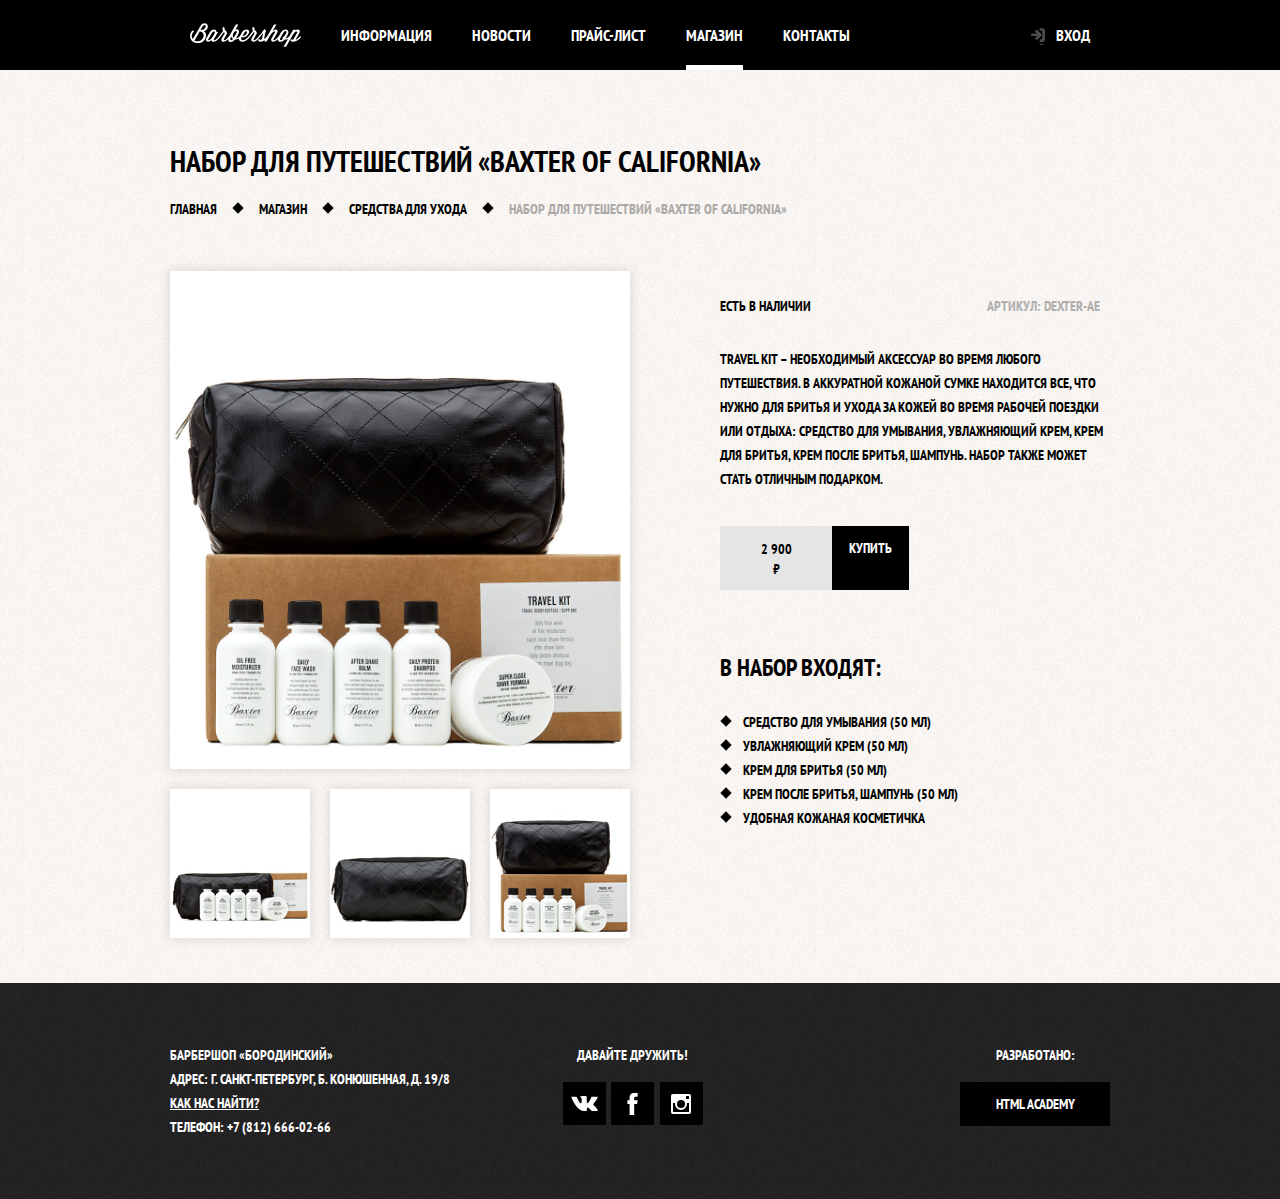
==== commit ed8e0550: "Last changes" ====
--- a/catalog-item.html
+++ b/catalog-item.html
@@ -56,8 +56,10 @@
 
       <section class="product-info">
         <h2 class="visually-hidden">Описание товара</h2>
-        <div class="product-availability">Есть в наличии</div>
-        <div class="product-article">Артикул: dexter-ae</div>
+        <div class="product-description">
+          <p class="product-availability">Есть в наличии</p>
+          <p class="product-article">Артикул: dexter-ae</p>
+        </div>
         <p class="product-text">Travel Kit – необходимый аксессуар во время любого путешествия. В аккуратной кожаной сумке находится все, что нужно для бритья и ухода за кожей во время рабочей поездки или отдыха: средство для умывания, увлажняющий крем, крем для бритья, крем
           после бритья, шампунь. Набор также может стать отличным подарком.</p>
 
@@ -88,13 +90,34 @@
       <div class="footer-social">
         <b>Давайте дружить!</b>
         <ul>
-          <li><a class="social-button" href="#">Вконтакте</a></li>
-          <li><a class="social-button" href="#">Фейсбук</a></li>
-          <li><a class="social-button" href="#">Инстаграм</a></li>
+          <li>
+            <a class="social-button" href="#">
+              <span class="visually-hidden">Вконтакте</span>
+              <svg xmlns="http://www.w3.org/2000/svg" width="27" height="15" viewBox="0 0 26.14 14.91">
+                <path d="M26 13.47l-.09-.17a13.55 13.55 0 0 0-2.6-3q-.87-.83-1.1-1.12A1 1 0 0 1 22 8a10.27 10.27 0 0 1 1.22-1.78l.88-1.16q2.35-3.13 2-4L26 .94a.8.8 0 0 0-.4-.22 2.14 2.14 0 0 0-.87 0h-3.92a.51.51 0 0 0-.27 0h-.3a.6.6 0 0 0-.15.14.93.93 0 0 0-.14.24 22.22 22.22 0 0 1-1.46 3.06q-.5.84-.93 1.46a7 7 0 0 1-.71.91 4.94 4.94 0 0 1-.52.47q-.23.18-.35.15l-.23-.05a.9.9 0 0 1-.31-.33 1.49 1.49 0 0 1-.16-.53V1.6a3.14 3.14 0 0 0 0-.62 2.12 2.12 0 0 0-.14-.44.73.73 0 0 0-.28-.33 1.57 1.57 0 0 0-.46-.18A9 9 0 0 0 12.57 0a8.93 8.93 0 0 0-3.25.33 1.83 1.83 0 0 0-.52.41q-.25.3-.07.33a1.67 1.67 0 0 1 1.16.59l.08.16a2.6 2.6 0 0 1 .19.63 6.32 6.32 0 0 1 .12 1 10.59 10.59 0 0 1 0 1.7q-.07.71-.13 1.1a2.21 2.21 0 0 1-.18.64 2.69 2.69 0 0 1-.16.3l-.07.07a1 1 0 0 1-.37.07.86.86 0 0 1-.46-.19 3.27 3.27 0 0 1-.56-.52 7 7 0 0 1-.66-.93q-.37-.6-.76-1.42l-.22-.39q-.2-.38-.56-1.11t-.62-1.43A.9.9 0 0 0 5.2.9h-.07a.93.93 0 0 0-.22-.16A1.44 1.44 0 0 0 4.6.65L.87.68A1 1 0 0 0 .1.94L0 1a.44.44 0 0 0 0 .22 1.08 1.08 0 0 0 .08.37Q.9 3.53 1.86 5.31t1.66 2.87Q4.23 9.27 5 10.24t1 1.24l.37.41.34.33a8.06 8.06 0 0 0 1 .78 16.34 16.34 0 0 0 1.4.9 7.6 7.6 0 0 0 1.79.72 6.19 6.19 0 0 0 2 .22h1.57a1.08 1.08 0 0 0 .72-.3l.05-.07a.9.9 0 0 0 .1-.25 1.38 1.38 0 0 0 0-.37 4.48 4.48 0 0 1 .09-1.05 2.77 2.77 0 0 1 .23-.71 1.74 1.74 0 0 1 .29-.4 1.19 1.19 0 0 1 .23-.2h.11a.86.86 0 0 1 .77.21 4.52 4.52 0 0 1 .83.79q.39.47.93 1.05a6.41 6.41 0 0 0 1 .87l.27.16a3.31 3.31 0 0 0 .71.3 1.53 1.53 0 0 0 .76.07l3.48-.05a1.58 1.58 0 0 0 .8-.17.68.68 0 0 0 .34-.37 1.06 1.06 0 0 0 0-.46 1.71 1.71 0 0 0-.1-.36z" fill="#fff"/>
+              </svg>
+          </a>
+          </li>
+          <li>
+            <a class="social-button" href="#">
+              <span class="visually-hidden">Фейсбук</span>
+              <svg xmlns="http://www.w3.org/2000/svg" width="19" height="22" viewBox="0 0 10.15 21.74">
+                <path d="M3.34 1.12A4.77 4.77 0 0 1 6.53 0h3.61v3.81H7.81a1.07 1.07 0 0 0-1.09.83v2.55h3.42c-.08 1.23-.24 2.45-.41 3.67h-3v10.87H2.21V10.86H0V7.21h2.19V3.66a3.83 3.83 0 0 1 1.15-2.54z" fill="#fff"/>
+              </svg>
+            </a>
+          </li>
+          <li>
+            <a class="social-button" href="#">
+              <span class="visually-hidden">Инстаграм</span>
+              <svg xmlns="http://www.w3.org/2000/svg" width="20" height="20" viewBox="0 0 20 20">
+                <path d="M18 0H2a2 2 0 0 0-2 2v16a2 2 0 0 0 2 2h16a2 2 0 0 0 2-2V2a2 2 0 0 0-2-2zm-8 6a4 4 0 1 1-4 4 4 4 0 0 1 4-4zM2.5 18a.47.47 0 0 1-.5-.5V9h2.1a3.4 3.4 0 0 0-.1 1 6 6 0 1 0 12 0 3.4 3.4 0 0 0-.1-1H18v8.5a.47.47 0 0 1-.5.5zM18 4.5a.47.47 0 0 1-.5.5h-2a.47.47 0 0 1-.5-.5v-2a.47.47 0 0 1 .5-.5h2a.47.47 0 0 1 .5.5z" fill="#fff"/>
+              </svg>
+            </a>
+          </li>
         </ul>
       </div>
       <p class="footer-copyright">
-        <b>Разработано:</b> <a class="button" href="https://htmlacademy.ru">HTML Academy</a>
+        <b>Разработано:</b><a class="button" href="https://htmlacademy.ru">HTML Academy</a>
       </p>
     </div>
 
@@ -102,29 +125,30 @@
 
   <section class="modal modal-login">
     <h2>Личный кабинет</h2>
-    <p>Введите пожалуйста свой логин и пароль</p>
+    <p class="modal-description">Введите пожалуйста свой логин и пароль</p>
     <form class="login-form" method="post">
-      <div class="login-item">
+      <p>
         <label for="user-login" class="visually-hidden">Логин</label>
-        <input id="user-login" class="login-user" type="text" name="login" placeholder="Логин">
-      </div>
-      <div class="login-item">
+        <input id="user-login" class="login-icon-user" type="text" name="login" placeholder="Логин">
+      </p>
+      <p>
         <label for="user-password" class="visually-hidden">Пароль</label>
-        <input id="user-password" class="login-password" type="text" name="password">
-      </div>
-      <div class="login-password-info">
+        <input id="user-password" class="login-icon-password" type="password" name="password" placeholder="Пароль">
+      </p>
+      <p class="login-help">
         <label class="login-checkbox">
             <input type="checkbox" name="remember" class="visually-hidden">
             <span class="checkbox-indicator"></span>
             Запомните меня
           </label>
         <a class="restore" href="#">Я забыл пароль!</a>
-      </div>
+      </p>
       <button class="button" type="submit">Войти</button>
     </form>
-    <button class="model-close" type="button">Закрыть</button>
+    <button class="modal-close" type="button">Закрыть</button>
   </section>
-
+  <script type="text/javascript" src="js/script.js">
+  </script>
 </body>
 
 </html>
--- a/css/style.css
+++ b/css/style.css
@@ -13,6 +13,33 @@
   background-repeat: no-repeat;
 }
 
+a {
+  text-decoration: none;
+}
+
+img {
+  max-width: 100%;
+  height: auto;
+}
+
+.visually-hidden:not(:focus):not(:active),
+input[type="checkbox"].visually-hidden,
+input[type="radio"].visually-hidden {
+  position: absolute;
+
+  width: 1px;
+  height: 1px;
+  margin: -1px;
+  border: 0;
+  padding: 0;
+
+  white-space: nowrap;
+
+  clip-path: inset(100%);
+  clip: rect(0 0 0 0);
+  overflow: hidden;
+}
+
 .inner-page {
   color: #000000;
   background-color: #f9f6f3;
@@ -22,7 +49,7 @@
 }
 
 .inner-page .main-header {
-	margin-bottom: 50px;
+	margin-bottom: 70px;
 	background-color: #000000;
 }
 
@@ -30,11 +57,10 @@
 	margin-bottom: 75px;
 }
 
-a {
-  text-decoration: none;
-}
-
 .button {
+  display: inline-block;
+  margin-right: 16px;
+  padding: 10px 30px;
   font: inherit;
   text-align: center;
   color: #fff;
@@ -46,6 +72,13 @@
 
 .button:hover, .button:focus, .button:active {
   background-color: #663d15;
+}
+
+.button.disabled,
+.button:disabled {
+  cursor: default;
+  opacity: 0.5;
+  background-color: #000000;
 }
 
 .main-navigation {
@@ -95,11 +128,14 @@
 }
 
 .site-navigation {
+  display: flex;
+  flex-wrap: wrap;
 	width: 620px;
 }
 
 .user-navigation {
-	width: 140px;
+  display: flex;
+	max-width: 140px;
 }
 
 .inner-page .user-navigation {
@@ -107,11 +143,60 @@
 }
 
 .site-navigation a, .user-navigation a {
+  display: block;
+  padding: 25px 20px;
+  vertical-align: middle;
   color: #fff;
 }
 
 .site-navigation a:hover, .site-navigation a:focus, .user-navigation a:hover, .user-navigation a:focus {
   background-color: #242424;
+}
+
+.site-navigation-current {
+  position: relative;
+}
+
+.site-navigation-current a[href] {
+  pointer-events: none;
+}
+
+.site-navigation-current a:not([href]) {
+  background-color: #000000;
+}
+
+.site-navigation-current::after {
+  content:  "";
+  position: absolute;
+  right: 20px;
+  bottom: 0;
+  left: 20px;
+  height: 5px;
+  background-color: #fff;
+}
+
+.user-navigation .login-link {
+  position: relative;
+  padding-left: 50px;
+}
+
+.login-link::before {
+  content: "";
+  position: absolute;
+  top: 27px;
+  left: 24px;
+  width: 16px;
+  height: 18px;
+  background-image: url("../img/login.svg");
+  background-repeat: repeat;
+  background-position: 0 0;
+  opacity: 0.3;
+}
+
+.login-link:hover::before,
+.login-link:focus::before,
+.login-link:active::before {
+  opacity: 1;
 }
 
 .container {
@@ -138,9 +223,28 @@
 }
 
 .feature-item h3 {
+  position: relative;
+  margin: 0;
+  margin-bottom: 60px;
   font-size: 30px;
   line-height: 42px;
   font-weight: bold;
+}
+
+.feature-item h3::after {
+  content: "";
+  position: absolute;
+  width: 20px;
+  height: 20px;
+  background-color: #fff;
+  bottom: -30px;
+  left: 50%;
+  margin-left: -10px;
+  transform: rotate(45deg);
+}
+
+.feature-item p {
+  margin: 0 10px;
 }
 
 .index-columns {
@@ -150,12 +254,15 @@
 	margin-bottom: 35px;
   color: #000;
   background-color: #f8f5f2;
-  background-image: url("../img/bg-catalog-white.jpg");
-  background-position: 0 0;
-  background-repeat: repeat;
+  background-image: url("../img/line.png"),
+  url("../img/bg-catalog-white.jpg");
+  background-position: center, 0 0;
+  background-repeat: no-repeat, repeat;
 }
 
 .index-columns h2 {
+  margin: 0;
+  margin-bottom: 25px;
   font-size: 30px;
   line-height: 42px;
   font-weight: bold;
@@ -167,8 +274,20 @@
 }
 
 .news-list {
+  margin: 0;
+  margin-bottom: 25px;
+  padding: 0;
   list-style: none;
 }
+
+.news-item {
+  margin-bottom: 25px;
+}
+
+.news-item p {
+  margin: 0;
+}
+
 
 .news-item time {
   text-transform: none;
@@ -178,20 +297,82 @@
 	width: 300px;
 }
 
+.gallery-container {
+position: relative;
+height: 260px;
+}
+
 .gallery-content {
+  height: 164px;
+  margin: 0;
   background-color: #ccc;
   border: 7px solid #fff;
 }
 
+.gallery-content img {
+  width: 286px;
+  height: 164px;
+}
+
+.gallery-button {
+  box-sizing: border-box;
+  position: absolute;
+  bottom: 0;
+  width: 140px;
+  margin: 0;
+}
+
+.gallery-button-back {
+  left: 0;
+}
+
+.gallery-button-next {
+  right: 0;
+}
+
 .contacts {
 	width: 380px;
 }
 
+.contacts p {
+  margin: 0;
+  margin-bottom: 25px;
+}
+
 .appointment {
 	width: 300px;
 }
 
+.appointment-info {
+  margin: 0;
+  margin-bottom: 15px;
+}
+
+.appointment-form {
+  display: flex;
+  flex-wrap: wrap;
+  justify-content: space-between;
+}
+
+.appointment-item {
+  width: 140px;
+  margin: 0;
+  margin-bottom: 10px;
+}
+
+.appointment-item label {
+  display: block;
+  margin-bottom: 9px;
+  margin-left: 15px;
+}
+
 .appointment-item input {
+  box-sizing: border-box;
+  width: 140px;
+  padding-top: 8px;
+  padding-left: 15px;
+  padding-right: 15px;
+  padding-bottom: 7px;
   font: inherit;
   background-color: transparent;
   border: 2px solid #000;
@@ -199,6 +380,13 @@
 
 .appointment-item input:focus {
   border-color: #663d15;
+}
+
+.appointment .button {
+  display: block;
+  width: 100%;
+  margin-top: 10px;
+  margin-right: 0;
 }
 
 .page-title {
@@ -210,10 +398,33 @@
 }
 
 .breadcrumbs {
+  display: flex;
+  justify-content: flex-start;
+  flex-wrap: wrap;
 	margin: 0;
-	margin-bottom: 50px;
 	padding: 0;
+  margin-bottom: 50px;
   list-style: none;
+}
+
+.breadcrumbs li {
+  position: relative;
+  margin-right: 42px;
+}
+
+.breadcrumbs li:last-child {
+  margin-right: 0;
+}
+
+.breadcrumbs li::after {
+  content: "";
+  position: absolute;
+  top: 7px;
+  right: -25px;
+  width: 8px;
+  height: 8px;
+  background-color: #000000;
+  transform: rotate(45deg);
 }
 
 .breadcrumbs a {
@@ -226,6 +437,10 @@
 
 .breadcrumbs-current {
   color: #aba9a7;
+}
+
+.breadcrumbs-current::after {
+  display: none;
 }
 
 .catalog-columns {
@@ -238,26 +453,118 @@
 }
 
 .filter fieldset {
+  margin: 0;
+  padding: 0;
+  margin-bottom: 30px;
   border: none;
 }
 
+.filter fieldset:first-child {
+  margin-bottom: 35px;
+}
+
 .filter legend {
+  margin-bottom: 26px;
   font-size: 24px;
   line-height: 30px;
 }
 
 .filter ul {
+  margin: 0;
+  padding: 0;
   list-style: none;
   line-height: 18px;
 }
 
+.filter-option {
+  margin-bottom: 19px;
+  padding-left: 45px;
+}
+
+.filter-option label {
+position: relative;
+display: block;
+cursor: pointer;
+user-select: none;
+}
+
+.filter-input-checkbox:hover + label,
+.filter-input-checkbox:focus + label {
+  color: #663d15;
+}
+
+.filter-input-checkbox + label::before {
+  content: "";
+  position: absolute;
+  left: -42px;
+  top: 0;
+  width: 16px;
+  height: 16px;
+  border: 2px solid #000000;
+}
+
+.filter-input-checkbox:checked + label::after {
+  content: "";
+  position: absolute;
+  top: 4px;
+  left: -38px;
+  width: 12px;
+  height: 12px;
+  background-image: url("../img/cross.svg");
+  background-repeat: no-repeat;
+  background-position: 0 0;
+}
+
+
+.filter-input-radio + label::before {
+  content: "";
+  position: absolute;
+  left: -42px;
+  top: -1px;
+  width: 16px;
+  height: 16px;
+border: 2px solid #000000;
+  border-radius: 50%;
+}
+
+.filter-input-radio:checked + label::after {
+content: "";
+position: absolute;
+top: 5px;
+left: -36px;
+width: 8px;
+height: 8px;
+background-color: #000000;
+border-radius: 50%;
+}
+
 .filter-input:hover+label, .filter-input:focus+label {
   color: #663d15;
 }
 
-.filter-input:disabled+label {
-  color: #000;
+.filter-input:hover + label::before,
+.filter-input:focus + label::before {
+  border-color: #663d15;
+
+}
+
+.filter-input:hover + label::after,
+.filter-input:focus + label::after {
+  background-color: #663d15;
+}
+
+.filter-input:disabled + label,
+.filter-input:checked:disabled+ label,
+.filter-input:disabled:hover + label,
+.filter-input:disabled:focus + label {
+  color: #000000;
   opacity: 0.5;
+  pointer-events: none;
+}
+
+.filter-button {
+  padding-left: 30px;
+  padding-right: 30px;
 }
 
 .catalog {
@@ -275,6 +582,7 @@
 
 .catalog-item {
 	width: 220px;
+  min-height: 285px;
 	margin-bottom: 20px;
 	margin-right: 20px;
   background-color: #f8f8f8;
@@ -290,19 +598,42 @@
 }
 
 .catalog-item a {
+  display: flex;
+  flex-direction: column;
   color: #000;
 }
 
 .catalog-item h3 {
+  order: 1;
+  margin-top: 17px;
+  margin-bottom: 12px;
+  margin-left: 16px;
+  margin-right: 15px;
   font-size: 14px;
   line-height: 18px;
 }
 
 .catalog-category {
+  display: block;
   text-transform: none;
 }
 
+.catalog-item-image {
+  width: 220px;
+  height: 165px;
+  margin-top: 0;
+}
+
+.catalog-item-price {
+  display: flex;
+  margin: 15px;
+  margin-top: 0;
+}
+
 .catalog-item-price span {
+  width: 112px;
+  padding: 13px 25px 11px;
+  box-sizing: border-box;
   font-size: 14px;
   line-height: 20px;
   text-align: center;
@@ -310,19 +641,34 @@
 }
 
 .catalog-item-price .button {
+  width: 50px;
+  padding: 13px 18px 11px;
+  margin-right: 0;
   line-height: 20px;
   color: #fff;
 }
 
 .pagination-list {
+  display: flex;
+  flex-wrap: wrap;
 	margin: 0;
 	padding: 0;
   list-style: none;
 }
 
+.pagination-item {
+  margin-right: 5px;
+}
+
+.pagination-item:last-child {
+  margin-right: 0;
+}
+
 .pagination-item a {
+  display: block;
+  padding: 10px 19px;
   color: #fff;
-  background-color: #000;
+  background-color: #000000;
 }
 
 .pagination-item a:hover, .pagination-item a:focus, .pagination-item a:active {
@@ -340,6 +686,9 @@
 }
 
 .product-photo-preview {
+  display: flex;
+  padding: 0;
+  margin: 0;
   list-style: none;
 }
 
@@ -348,10 +697,25 @@
 }
 
 .product-photo-preview li {
+  width: 140px;
+  height: 149px;
+  margin-right: 20px;
   box-shadow: 0 0 10px 2px rgba(0, 0, 0, 0.1);
 }
 
+.product-photo-preview li:hover {
+  box-shadow: 0 0 10px 2px rgba(0, 0, 0, 0.2);
+}
+
+.product-photo-preview li:nth-child(3n) {
+  margin-right: 0;
+}
+
 .product-photo-full {
+  width: 460px;
+  height: 498px;
+  margin: 0;
+  margin-bottom: 20px;
   box-shadow: 0 0 10px 2px rgba(0, 0, 0, 0.1);
 }
 
@@ -368,67 +732,210 @@
 
 .product-info {
 	width: 390px;
+  padding-top: 23px;
+}
+
+.product-info p {
+  margin: 0;
+}
+
+.product-description {
+  display: flex;
+  justify-content: space-between;
+  padding-right: 10px;
+  margin-bottom: 29px;
+}
+
+.product-description p {
+  width: 200px;
+}
+
+.product-info .product-text {
+  margin-bottom: 35px;
+}
+
+.product-info .product-price {
+  display: flex;
+  margin-bottom: 63px;
+}
+
+.product-price span {
+  width: 112px;
+  padding-top: 13px;
+  padding-left: 36px;
+  padding-right: 36px;
+  padding-bottom: 11px;
+  line-height: 20px;
+  text-align: center;
+  background-color: #e5e5e5;
+  box-sizing: border-box;
+}
+
+.product-price .button {
+  padding-left: 17px;
+  padding-right: 17px;
 }
 
 .product-info h3 {
+  margin: 0;
+  margin-bottom: 27px;
   font-size: 24px;
   line-height: 30px;
 }
 
 .product-info ul {
+  margin: 0;
+  padding: 0;
   list-style: none;
 }
 
-.price-columns {
-	display: flex;
-	justify-content: space-between;
-}
-
-.caption {
-	text-align: center;
-  font-size: 48px;
-  line-height: 42px;
-  text-align: center;
-	font-weight: 700;
-}
-
-.about {
-	width: 380px;
-}
-
-.price {
-	width: 460px;
-}
-
-.about h2 {
+.product-info li {
+  position: relative;
+  padding-left: 23px;
+}
+
+.product-info li::before {
+  content: "";
+  position: absolute;
+  top: 7px;
+  left: 2px;
+  width: 8px;
+  height: 8px;
+  background-color: #000000;
+  transform: rotate(45deg);
+}
+
+
+
+.inner-content {
+  margin-bottom: 75px;
+}
+
+.inner-content h2 {
+  margin-top: 60px;
+  margin-bottom: 30px;
   font-size: 24px;
   line-height: 30px;
 }
 
-.about ul {
+.inner-content h3 {
+  margin-top: 60px;
+  margin-bottom: 30px;
+  font-size: 20px;
+  line-height: 24px;
+}
+
+.inner-content p {
+  margin: 14px 0;
+}
+
+.inner-content h2 + h3 {
+  margin-top: 30px;
+}
+
+.inner-content td {
+  padding: 10px 15px;
+  border: 2px solid #000000;
+}
+
+.inner-content table {
+  border-collapse: collapse;
+}
+
+.inner-content .big-heading {
+  display: flex;
+  align-items: center;
+  margin-top: 55px;
+  margin-bottom: 65px;
+  font-size: 48px;
+  line-height: 48px;
+  text-align: center;
+}
+
+.big-heading::before,
+.big-heading::after {
+  content: "";
+  width: 50px;
+  height: 2px;
+  flex-grow: 1;
+  flex-shrink: 0;
+  background: #000000;
+}
+
+.big-heading::before {
+  margin-right: 25px;
+}
+
+.big-heading::after {
+  margin-left: 25px;
+}
+
+.custom-list-1 {
+  margin: 14px 0;
+  padding: 0;
   list-style: none;
-  font-size: 14px;
-  line-height: 24px;
-}
-
-.price h2 {
-  font-size: 24px;
-  line-height: 30px;
-}
-
-.price table {
-  border-collapse: collapse;
-  border: 2px solid #000;
-}
-
-.price td {
-  border-collapse: collapse;
-  border: 2px solid #000;
-  width: 230px;
-  height: 42px;
+}
+
+.custom-list-1 li {
+  position: relative;
+  margin-bottom: 15px;
+  padding-left: 20px;
+}
+
+.custom-list-1 li::before {
+  content: "";
+  position: absolute;
+  top: 8px;
+  left: 0;
+  width: 8px;
+  height: 8px;
+  background-color: #000000;
+  transform: rotate(45deg);
+}
+
+.custom-table-1 {
+  width: 100%;
+}
+
+.custom-table-1 td {
+  width: 50%;
+}
+
+.custom-table-1 td:last-child {
   text-align: center;
-  font-size: 14px;
-  line-height: 24px;
+}
+
+.inner-columns {
+  display: flex;
+  justify-content: space-between;
+  flex-wrap: wrap;
+  margin: 60px 0;
+}
+
+.inner-column-left,
+.inner-column-right {
+  width: 460px;
+}
+
+.inner-column-left *:first-child,
+.inner-column-right *:first-child {
+  margin-top: 0;
+}
+
+.inner-column-left *:last-child,
+.inner-column-right *:last-child {
+  margin-bottom: 0;
+}
+
+.inner-columns > h2:first-child {
+  width: 460px;
+  margin-top: 0;
+  margin-right:  460px;
+  margin-right: calc(100% - 460px);
+}
+
+.short-text {
+  padding-right: 80px;
 }
 
 .main-footer {
@@ -470,11 +977,37 @@
 }
 
 .footer-social ul {
+  display: flex;
+  flex-wrap: wrap;
+  justify-content: space-between;
+  width: 140px;
+  margin: 0 auto;
+  padding: 0;
   list-style: none;
 }
 
+.footer-social b {
+  display: block;
+  margin-bottom: 15px;
+}
+
 .social-button {
-  color: #fff;
+  display: flex;
+  align-items: center;
+  justify-content: center;
+  width: 43px;
+  height: 43px;
+  background-color: #000000;
+}
+
+.social-button:hover,
+.social-button:focus {
+  background-color: #fff;
+}
+
+.social-button:hover path,
+.social-button:focus path {
+  fill: #000000;
 }
 
 .footer-copyright {
@@ -484,38 +1017,211 @@
   text-align: center;
 }
 
+.footer-copyright b {
+  display: block;
+  margin-bottom: 15px;
+}
+
+.footer-copyright .button {
+  display: block;
+  margin-right: 0;
+}
+
 .footer-copyright .button:hover, .footer-copyright .button:active {
   color: #000;
   background-color: #fff;
 }
 
+@keyframes bounce {
+  0% {
+    transform: translateY(-2000px);
+  }
+  70% {
+    transform: translateY(30px);
+  }
+  90% {
+    transform: translateY(-10px);
+  }
+  100% {
+    transform: translateY(0);
+  }
+}
+
+@keyframes shake {
+  0%,
+  100% {
+    transform: translateX(0);
+  }
+  10%,
+  30%,
+  50%,
+  70%,
+  90% {
+    transform: translateX(-10px);
+  }
+  20%,
+  40%,
+  60%,
+  80% {
+    transform: translateX(10px);
+  }
+}
+
 .modal {
+  position: fixed;
+  display: none;
   color: #000;
   background-color: #f8f3f0;
   background-image: url("../img/bg-catalog-white.jpg");
   background-position: 0 0;
-  background-repeat: no-repeat;
-}
-
-.modal h2 {
+  background-repeat: repeat;
+  box-shadow: 0 30px 50px rgba(0, 0, 0, 0.7);
+}
+
+.modal-login {
+
+  top: 120px;
+  left: 50%;
+  width: 300px;
+  padding: 50px 80px;
+  margin-left: -230px;
+}
+
+.modal-show {
+  display: block;
+  animation: bounce 0.6s;
+}
+
+.modal-error {
+  animation: shake 0.6s;
+}
+
+.modal-close {
+  position: absolute;
+  top: 0;
+  right: -34px;
+  width: 22px;
+  height: 22px;
+  font-size: 0;
+  border: 0;
+  background-color: transparent;
+  cursor: pointer;
+}
+
+.modal-close::before,
+.modal-close::after {
+  content: "";
+  position: absolute;
+  top: 10px;
+  left: 2px;
+  width: 19px;
+  height: 3px;
+  background-color: #d0d0d0;
+}
+
+.modal-close::before {
+  transform: rotate(45deg);
+}
+
+.modal-close::after {
+  transform: rotate(-45deg);
+}
+
+.modal-login h2 {
+  margin: 0;
+  margin-bottom: 20px;
   font-size: 30px;
   line-height: 42px;
 }
 
-.login-form input["type=text"], .login-form input["type=password"] {
+.modal-description {
+  margin: 0;
+  margin-bottom: 10px;
+}
+
+.login-form p {
+  margin: 0;
+  margin-bottom: 10px;
+}
+
+.login-form input[type="text"], .login-form input[type="password"] {
+  box-sizing: border-box;
+  width: 300px;
+  padding: 10px 15px;
+  padding-right: 40px;
   font: inherit;
   color: #000;
   text-transform: uppercase;
   background-color: #f9f6f3;
-  border: 2px solid #000;
+  background-color: #f9f6f3;
+  border: 2px solid #000000;
 }
 
 .login-form input:focus {
   border-color: #663d15;
 }
 
+.login-form .login-help {
+  display: flex;
+  flex-wrap: wrap;
+  justify-content: space-between;
+  margin: 15px 0;
+}
+
+.login-icon-user {
+  background-image: url("../img/user.svg");
+  background-position: 270px center;
+  background-repeat: no-repeat;
+}
+
+.login-icon-password {
+  background-image: url("../img/lock.svg");
+  background-position: 270px center;
+  background-repeat: no-repeat;
+}
+
+.login-checkbox {
+  position: relative;
+  padding-left: 30px;
+  cursor: pointer;
+}
+
 .login-checkbox:hover, .login-checkbox:focus {
   color: #663d15;
+}
+
+.login-checkbox input[type="checkbox"] + .checkbox-indicator {
+  position: absolute;
+  top: 0;
+  left: 0;
+  width: 17px;
+  height: 17px;
+  border: 2px solid #000000;
+}
+
+.login-checkbox input[type="checkbox"]:focus + .checkbox-indicator {
+  border-color: #663d15;
+  outline: thin dotted;
+  outline: 5px auto -webkit-focus-ring-color;
+}
+
+.login-checkbox input[type="checkbox"]:checked + .checkbox-indicator::before,
+.login-checkbox input[type="checkbox"]:checked + .checkbox-indicator::after {
+  content: "";
+  position: absolute;
+  top: 8px;
+  left: 1px;
+  width: 15px;
+  height: 2px;
+  background-color: #000000;
+}
+
+.login-checkbox input[type="checkbox"]:checked + .checkbox-indicator::before {
+  transform: rotate(45deg);
+}
+
+.login-checkbox input[type="checkbox"]:checked + .checkbox-indicator::after {
+  transform: rotate(-45deg);
 }
 
 .restore {
@@ -527,13 +1233,32 @@
   text-decoration: none;
 }
 
-.visually-hidden {
-  position: absolute;
-  overflow: hidden;
-  clip: rect(0 0 0 0);
-  height: 1px;
-  width: 1px;
-  margin: -1px;
-  padding: 0;
-  border: 0;
-}
+.login-form .button {
+  width: 100%;
+  margin-right: 0;
+}
+
+.modal-map {
+
+  top: 50%;
+  left: 50%;
+  width: 766px;
+  height: 561px;
+  margin-top: -280px;
+  margin-left: -390px;
+  border: 7px solid white;
+}
+
+.modal-map p {
+  position: absolute;
+  top: 0;
+  left: 0;
+  z-index: 1;
+  margin: 0;
+}
+
+.modal-map iframe {
+  position: relative;
+  z-index: 2;
+  border: none;
+}
